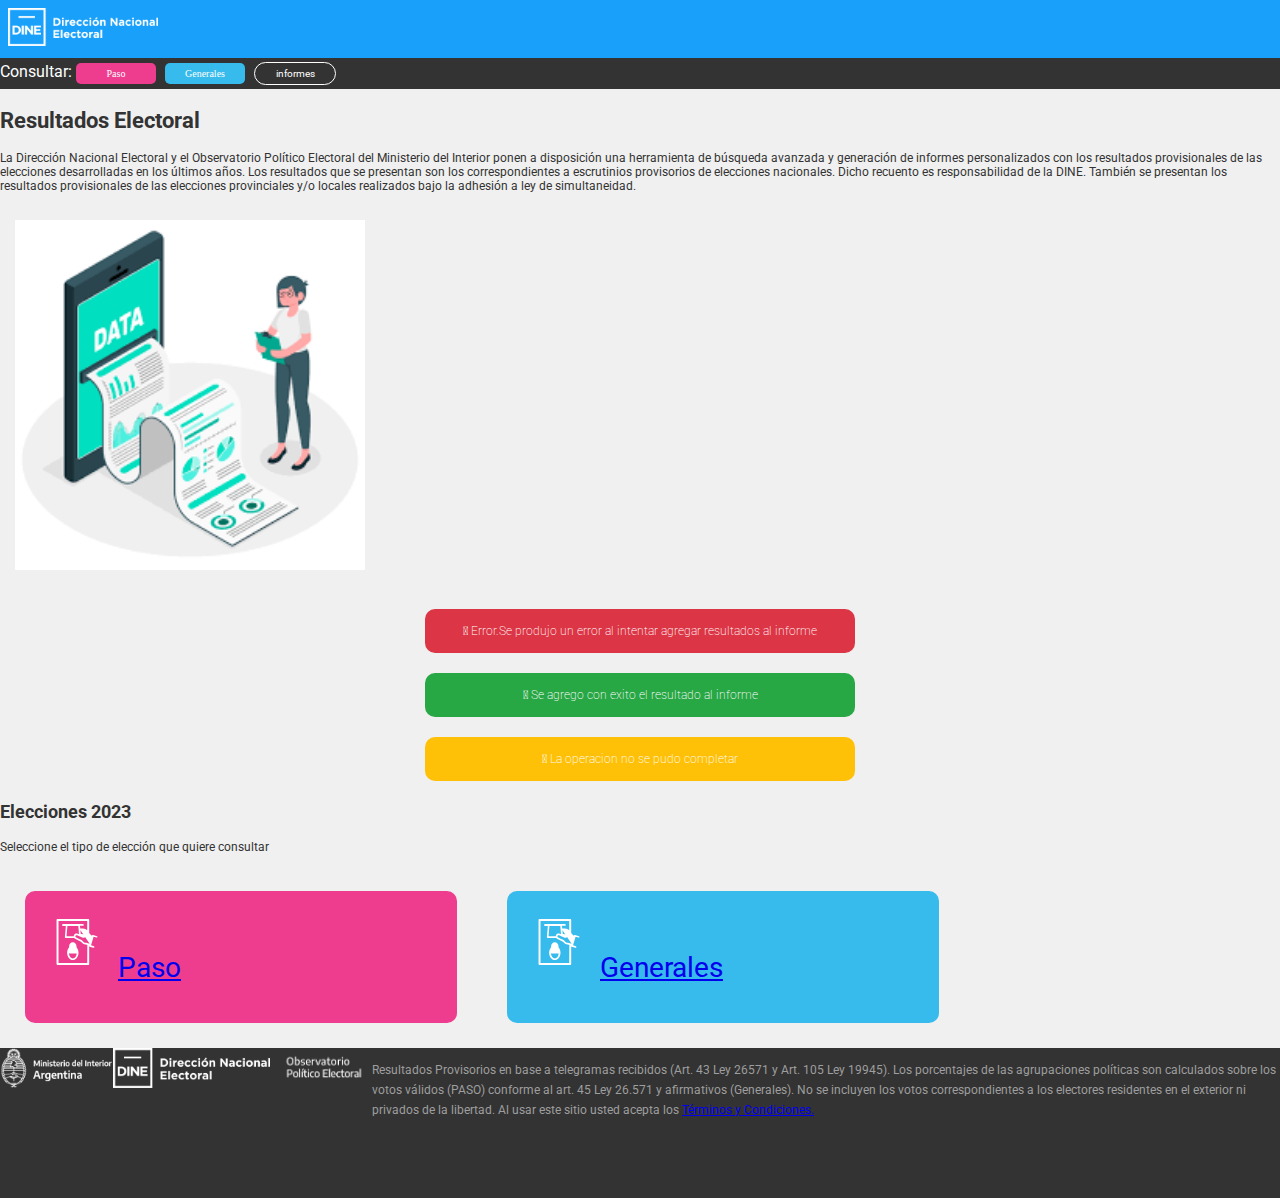
==== index.html @ 8da62193 "avance 3 css" ====
<!DOCTYPE html>
<html lang="es">

<head>
    <meta charset="UTF-8" />
    <meta name="viewport" content="width=device-width, initial-scale=1.0" />
    <title>Sistema de Publicación de Resultados Electorales</title>
    <link rel="shortcut icon" type="image/png" href="img/icons/favicon-16x16.png"> <!--imagen del head-->
    <link rel="stylesheet" href="https://cdnjs.cloudflare.com/ajax/libs/font-awesome/4.7.0/css/font-awesome.min.css">
    <!-- Estilos CSS -->
    <link rel="stylesheet" href="css/common.css" />
    <link rel="stylesheet" href="css/pages/index.css">
</head>

<body>
    <header>
        <!--Barra de logo portal-->
        <div class="header-page">
            <a href="index.html"><img src="img/Logo_DINE_negativo.png" alt="logo" class="logo" width="150px"></a>
        </div>

        <!--Barra de menú principal-->
        <div class="barra-menu">

            <a href="#" style="color: white ; text-decoration: none;">Consultar:</a>
            <a href="paso.html" class="boton-menu-paso">Paso</a>
            <a href="generales.html" class="boton-menu-generales">Generales</a>
            <a href="informes.html" class="boton-informes">informes</a>

            </ul>

        </div>
    </header>

    <!-- Contenido principal de la página -->
    <main>
        <section id="sec-titulo">

            <!--Seccion para agregar una palicula favorita por codigo-->
            <h2>Resultados Electoral</h2> <!--titulo de la seccion-->
            <p>La Dirección Nacional Electoral y el Observatorio Político Electoral del Ministerio
                <!--texto en formato de parrafo-->
                del Interior ponen a disposición una herramienta de búsqueda avanzada y generación
                de informes personalizados con los resultados provisionales de las elecciones
                desarrolladas en los últimos años.
                Los resultados que se presentan son los correspondientes a escrutinios provisorios de
                elecciones nacionales. Dicho recuento es responsabilidad de la DINE. También se
                presentan los resultados provisionales de las elecciones provinciales y/o locales
                realizados bajo la adhesión a ley de simultaneidad.
            </p>
            <div><img src="img/images.png" alt="imagenelectoral" class="imagen-central"></div> <!--imagen-->
        </section>
        <section id="sec-messages">
            <p class="error"><i class="fa-exclamation-triangle"></i> Error.Se produjo un error al intentar agregar
                resultados al informe</p> <!--mensaje de error-->
            <p class="exito"><i class="fa-thumbs-up"></i> Se agrego con exito el resultado al informe</p>
            <!--mensaje de exito-->
            <p class="incompleta"><i class="fa-exclamation"></i> La operacion no se pudo completar</p>

        </section>
        <section id="sec-contenido">
            <!--Seccion para contenido de la página-->

            <h3>Elecciones 2023</h3> <!--titulo subseccion-->
            <p>Seleccione el tipo de elección que quiere consultar</p>

            <div class="botones">
                <div class="boton-paso">
                    <svg version="1.1" id="Capa_1" xmlns="http://www.w3.org/2000/svg"
                        xmlns:xlink="http://www.w3.org/1999/xlink" x="0px" y="0px" width="841.889px" height="595.281px"
                        viewBox="0 0 841.889 595.281" enable-background="new 0 0 841.889 595.281" xml:space="preserve"
                        class="v-icon__component theme--light" style="font-size: 70px; height: 70px; width: 70px;">
                        <g>
                            <path fill="#FFFFFF"
                                d="M671.434,227.503l-43.614-14.145c-2.358-1.179-4.716-1.179-8.252,1.179 c-2.357,1.179-4.715,3.536-4.715,5.894l-1.179,3.536c-9.431-8.251-22.396-20.039-34.185-35.363V31.827 c0-7.072-5.894-11.788-11.788-11.788H198.746c-7.073,0-11.788,5.895-11.788,11.788v530.448c0,7.072,4.715,11.787,11.788,11.787 h368.955c7.073,0,11.788-4.715,11.788-11.787V348.917c1.179,2.357,3.536,3.536,4.715,4.716l44.794,14.145c1.179,0,2.357,0,3.536,0 c4.715,0,8.251-2.357,9.43-7.072s-1.179-10.609-5.894-12.967l0,0l-34.185-11.787l30.648-102.554l34.185,10.608l0,0 c4.715,1.179,10.608-1.179,12.966-7.072C679.685,234.576,676.149,228.682,671.434,227.503z M555.914,550.487H210.533V43.615 h345.381v113.162c-29.47-25.934-77.799-21.218-83.693-20.039l-3.536-34.185h35.363c5.894,0,10.609-4.715,10.609-10.609 c0-5.894-4.716-10.608-10.609-10.608H262.4c-4.715,2.357-9.43,7.072-9.43,12.966c0,5.895,4.715,10.609,10.608,10.609 h35.363 l-11.787,132.022c0,2.357,1.179,5.894,2.357,8.251c2.357,2.358,4.715,3.537,7.072,3.537h103.731 c5.895,9.43,15.324,12.966,16.503,14.145c0,0,29.47,15.324,51.866,24.755c12.967,5.894,15.324,9.43,20.039,14.145 c2.357,3.537,5.894,7.073,10.609,10.609c14.146,12.967,34.185,14.146,40.078,15.324l17.682,4.715L555.914,550.487z M456.897,203.927 l-8.251-3.536c-1.179-1.179-17.682-8.251-31.827-3.536c-8.251,2.357-14.145,8.251-18.86,17.682 c-2.357,4.715-3.536,8.251-3.536,12.967h-87.229l10.608-122.593h130.844L456.897,203.927z M585.383,319.448l-42.436-11.788 c-1.179,0-2.357,0-3.536,0c0,0-17.682,0-28.291-9.431c-3.536-3.536-5.894-7.072-8.251-9.43 c-5.894-7.073-11.788-12.967-27.112-20.039c-22.396-9.431-50.687-24.755-51.865-24.755c0,0-7.073-3.536-9.431-9.43 c-1.179-3.536-1.179-7.072,1.179-10.609c2.357-4.715,4.716-5.894,7.073-7.072c5.894-2.357,14.145,1.179,17.682,2.357 l62.475,25.933c4.715,1.18,15.324,4.716,22.396-2.357c4.715-4.715,3.536-11.787-2.357-21.218 c-10.609-16.503-29.469-20.039-37.721-20.039 c-1.179,0-2.357,0-2.357,0c-1.179,0-2.357,0-3.536,0l0,0l-4.716-36.542l-1.179-8.251c0,0,0,0,1.179,0c0,0,56.581- 8.252,76.621,24.754c15.323,25.933,38.899,50.688,56.58,62.475L585.383,319.448z">
                            </path>
                            <path fill="#FFFFFF"
                                d="M368.49,179.174c2.357,1.179,3.536,2.357,5.894,2.357l0,0l0,0c3.536,0,5.895- 1.179,8.252-3.536 l29.469-35.363c3.536-4.715,2.357-10.609-1.179-14.146c-2.357-1.179-4.715- 2.357-7.072-2.357 c-2.358,0-4.716,1.179-7.073,3.536 l-12.966,15.324l-9.431,11.788l-5.894-4.716l-4.715-3.536c-4.716-3.536-10.609- 2.357-14.146,2.357 c-3.536,4.716-2.357,10.609,2.357,14.146L368.49,179.174z">
                            </path>
                            <path fill="#FFFFFF"
                                d="M427.428,359.526c0-2.357,0-3.536,0-5.894c0,0,0,0,0-1.18l0,0l0,0c0-28.29-20.039-50.688-44.793-50.688 c-24.755,0-44.794,22.397-44.794,50.688l0,0l0,0c0,2.358,0,4.716,0,7.073c-14.145,16.503-23.575,40.078-23.575,67.189l0,0l0,0 c0,48.33,30.648,88.408,68.369,88.408c37.72,0,68.368-40.078,68.368-88.408l0,0l0,0 C451.003,399.604,441.573,376.029,427.428,359.526z M382.635,495.085c-23.576,0-43.615-25.933-47.151-57.76h94.302 C427.428,469.152,407.389,495.085,382.635,495.085z M406.21,344.202c-7.073- 3.536-15.324-5.894-23.575-5.894 c-8.252,0-16.503,2.357-23.576,5.894c3.537-12.967,12.967-21.218,23.576-21.218 C394.422,321.805,403.853,331.235,406.21,344.202z M382.635,358.347c23.575,0,43.614,24.754,47.15,57.76h- 94.302 C339.02,383.101,359.059,358.347,382.635,358.347z">
                            </path>
                        </g>
                    </svg>

                    <a href="paso.html">Paso</a> <!--boton paso-->
                </div>



                <div class="boton-generales">
                    <svg version="1.1" id="Capa_1" xmlns="http://www.w3.org/2000/svg"
                        xmlns:xlink="http://www.w3.org/1999/xlink" x="0px" y="0px" width="841.889px" height="595.281px"
                        viewBox="0 0 841.889 595.281" enable-background="new 0 0 841.889 595.281" xml:space="preserve"
                        class="v-icon__component theme--light" style="font-size: 70px; height: 70px; width: 70px;">
                        <g>
                            <path fill="#FFFFFF"
                                d="M671.434,227.503l-43.614-14.145c-2.358-1.179-4.716-1.179-8.252,1.179 c-2.357,1.179-4.715,3.536-4.715,5.894l-1.179,3.536c-9.431-8.251-22.396-20.039-34.185-35.363V31.827 c0-7.072-5.894-11.788-11.788-11.788H198.746c-7.073,0-11.788,5.895-11.788,11.788v530.448c0,7.072,4.715,11.787,11.788,11.787 h368.955c7.073,0,11.788-4.715,11.788-11.787V348.917c1.179,2.357,3.536,3.536,4.715,4.716l44.794,14.145c1.179,0,2.357,0,3.536,0 c4.715,0,8.251-2.357,9.43-7.072s-1.179-10.609-5.894-12.967l0,0l-34.185-11.787l30.648-102.554l34.185,10.608l0,0 c4.715,1.179,10.608-1.179,12.966-7.072C679.685,234.576,676.149,228.682,671.434,227.503z M555.914,550.487H210.533V43.615 h345.381v113.162c-29.47-25.934-77.799-21.218-83.693-20.039l-3.536-34.185h35.363c5.894,0,10.609-4.715,10.609-10.609 c0-5.894-4.716-10.608-10.609-10.608H262.4c-4.715,2.357-9.43,7.072-9.43,12.966c0,5.895,4.715,10.609,10.608,10.609 h35.363 l-11.787,132.022c0,2.357,1.179,5.894,2.357,8.251c2.357,2.358,4.715,3.537,7.072,3.537h103.731 c5.895,9.43,15.324,12.966,16.503,14.145c0,0,29.47,15.324,51.866,24.755c12.967,5.894,15.324,9.43,20.039,14.145 c2.357,3.537,5.894,7.073,10.609,10.609c14.146,12.967,34.185,14.146,40.078,15.324l17.682,4.715L555.914,550.487z M456.897,203.927 l-8.251-3.536c-1.179-1.179-17.682-8.251-31.827-3.536c-8.251,2.357-14.145,8.251-18.86,17.682 c-2.357,4.715-3.536,8.251-3.536,12.967h-87.229l10.608-122.593h130.844L456.897,203.927z M585.383,319.448l-42.436-11.788 c-1.179,0-2.357,0-3.536,0c0,0-17.682,0-28.291-9.431c-3.536-3.536-5.894-7.072-8.251-9.43 c-5.894-7.073-11.788-12.967-27.112-20.039c-22.396-9.431-50.687-24.755-51.865-24.755c0,0-7.073-3.536-9.431-9.43 c-1.179-3.536-1.179-7.072,1.179-10.609c2.357-4.715,4.716-5.894,7.073-7.072c5.894-2.357,14.145,1.179,17.682,2.357 l62.475,25.933c4.715,1.18,15.324,4.716,22.396-2.357c4.715-4.715,3.536-11.787-2.357-21.218 c-10.609-16.503-29.469-20.039-37.721-20.039 c-1.179,0-2.357,0-2.357,0c-1.179,0-2.357,0-3.536,0l0,0l-4.716-36.542l-1.179-8.251c0,0,0,0,1.179,0c0,0,56.581- 8.252,76.621,24.754c15.323,25.933,38.899,50.688,56.58,62.475L585.383,319.448z">
                            </path>
                            <path fill="#FFFFFF"
                                d="M368.49,179.174c2.357,1.179,3.536,2.357,5.894,2.357l0,0l0,0c3.536,0,5.895- 1.179,8.252-3.536 l29.469-35.363c3.536-4.715,2.357-10.609-1.179-14.146c-2.357-1.179-4.715- 2.357-7.072-2.357 c-2.358,0-4.716,1.179-7.073,3.536 l-12.966,15.324l-9.431,11.788l-5.894-4.716l-4.715-3.536c-4.716-3.536-10.609- 2.357-14.146,2.357 c-3.536,4.716-2.357,10.609,2.357,14.146L368.49,179.174z">
                            </path>
                            <path fill="#FFFFFF"
                                d="M427.428,359.526c0-2.357,0-3.536,0-5.894c0,0,0,0,0-1.18l0,0l0,0c0-28.29-20.039-50.688-44.793-50.688 c-24.755,0-44.794,22.397-44.794,50.688l0,0l0,0c0,2.358,0,4.716,0,7.073c-14.145,16.503-23.575,40.078-23.575,67.189l0,0l0,0 c0,48.33,30.648,88.408,68.369,88.408c37.72,0,68.368-40.078,68.368-88.408l0,0l0,0 C451.003,399.604,441.573,376.029,427.428,359.526z M382.635,495.085c-23.576,0-43.615-25.933-47.151-57.76h94.302 C427.428,469.152,407.389,495.085,382.635,495.085z M406.21,344.202c-7.073- 3.536-15.324-5.894-23.575-5.894 c-8.252,0-16.503,2.357-23.576,5.894c3.537-12.967,12.967-21.218,23.576-21.218 C394.422,321.805,403.853,331.235,406.21,344.202z M382.635,358.347c23.575,0,43.614,24.754,47.15,57.76h- 94.302 C339.02,383.101,359.059,358.347,382.635,358.347z">
                            </path>
                        </g>
                    </svg>


                    <a href="generales.html">Generales</a> <!--boton generales-->

                </div>
            </div>



        </section>
    </main>
    <!--Pie de página-->
    <footer>
        <div id="logos">
            <img src="img/icons/Ministerio-del-Interior_pluma.1ab9a7a7.png" alt="ministerio del interior"
                class="pie-imagen">
            <img src="img/Logo_DINE_negativo.png" alt="logo dine" class="pie-imagen">
            <img src="img/icons/logos_001-10.4430c8d5.png" alt="observatorio politico Electoral" class="pie-imagen">
            <p class="footer-p">Resultados Provisorios en base a telegramas recibidos (Art. 43 Ley 26571 y Art. 105 Ley
                19945). Los
                porcentajes de las agrupaciones políticas son calculados sobre los votos válidos (PASO) conforme al art.
                45 Ley 26.571 y afirmativos (Generales). No se incluyen los votos correspondientes a los electores
                residentes en el exterior ni privados de la libertad. Al usar este sitio usted acepta los
                <a href="paginaenblanco.html">Términos y Condiciones.</a>
            </p>
        </div>
    </footer>
</body>



</html>
---- css/common.css ----
@import url('https://fonts.googleapis.com/css?family=Roboto:100,300,400,500,700,900');

* {
  font-family: 'Roboto', sans-serif;
}

*:root {

  --magenta: #ee3d8f;
  --celeste: #37bbed;
  --morado: #9283be;
  --gris-claro: #9e9e9e;
  --titulos: #333;
  --textos: #333;
  --fondo-pantalla: rgb(235, 245, 251);
  --fondo-Cabecera: #18a0fb;
  --fondo-Footer: #333;
  --fondo-Menu: #333;
  --texto-footer: #9e9e9e;
  --titulo-Grilla: #727272;
  --borde-inferior-Grilla: #727272;
  --borde-Grilla: #c5c5c5;
  --grafica-amarillo: rgb(252, 210, 0);
  --grafica-amarillo-claro: rgba(252, 210, 0, 0.3);
  --grafica-celeste: rgb(0, 169, 232);
  --grafica-celeste-claro: rgba(0, 169, 232, 0.3);
  --grafica-bordo: rgb(171, 40, 40);
  --grafica-bordo-claro: rgba(171, 40, 40, 0.3);
  --grafica-lila: rgb(112, 76, 159);
  --grafica-lila-claro: rgba(112, 76, 159, 0.5);
  --grafica-lila2: rgb(77, 46, 110);
  --grafica-lila2-claro: rgba(77, 46, 110, 0.5);
  --grafica-gris: rgb(128, 128, 128);
  --grafica-gris-claro: rgb(128, 128, 128, 0.5);
  --grafica-verde: rgb(102, 171, 60);
  --grafica-verde-claro: rgba(102, 171, 60, 0.5);
  --mensaje-usuario-amarillo: #ffc107;
  --mensaje-usuario-verde: #28a745;
  --mensaje-usuario-rojo: #dc3545;
}

html,
body {
  margin: 0;
  padding: 0;
  background-color: rgb(240, 240, 240);
}

p {
  font-size: 12px;
  color: var(--textos);
  font-family: 'Roboto' ;
}

h1 {
  font-size: 26px;
  color: var(--titulos);
  font-family: 'Roboto' ;
  padding-bottom: 20px;
}

h2 {
  font-size: 22px;
  color: var(--titulos);
  font-family: 'Roboto' ;
}

h3 {
  font-size: 18px;
  color: var(--titulos);
  font-family: 'Roboto' ;
}
.header-page{
  padding: 0.5rem;
  background-color: var(--fondo-Cabecera);
  color: white;
  margin: 0px auto auto auto;
}
.header-page a{
  width: 90%;
  
}
.barra-menu{
  margin-left: 0 ; /*con los dos margenes 13px y el padding de 20px queda mal */
  margin-right: 0;
  background-color: var(--fondo-Menu);
  width: 100%;
 
}
footer{
  background-color: var(--fondo-Footer);
  height: 150px;
                                     /*footer*/
                    
}
.footer-p{
  color: var(--texto-footer); 
  line-height:20px;
  margin-bottom: 0%;

}
.footer> p > a{
  text-decoration: none;
  color: var(--texto-footer);
}
.pie-imagen{
  height: 40px;
}      

#logos{
  display: flex;

}
                                                            /*HASTA ACA COMUN PARA TODO*/
/*

*/

.error{
  background-color: var(--mensaje-usuario-rojo);
  width: 400px;
  margin: 20px auto;
  padding: 15px;
  border-radius: 10px;
  color: #FFffFF;
  font-size: 12px;
  font-weight: 200;
  text-align: center;

}

.exito{
  background-color: var(--mensaje-usuario-verde);
  width: 400px;
  margin: 20px auto;
  padding: 15px;
  border-radius: 10px;
  color: #FFffFF;
  font-size: 12px;
  font-weight: 200;
  text-align: center;

}

.incompleta{
  background-color: var(--mensaje-usuario-amarillo);
  width: 400px;
  margin: 20px auto;
  padding: 15px;
  border-radius: 10px;
  color: #FFffFF;
  font-size: 12px;
  font-weight: 200;
  text-align: center;

}
---- css/pages/index.css ----
.boton-menu-generales{
  background-color: var(--celeste);
  border-radius:5px ;
  padding: 5px;
  color: #fff;
  font-size: 10px;
  font-family: Uppercase ;
  text-align: center;
  display: inline-block;
  width: 70px;
  text-decoration: none;
  margin: 5px;

}
  .boton-menu-paso:hover{
    background-color: var(--gris-claro);                      
  }
  .boton-menu-paso{
    background-color: var(--magenta);
    border-radius:5px ;
    padding: 5px;
    color: #fff;
    font-size: 10px;
    font-family: Uppercase ;
    text-align: center;
    display: inline-block;
    width: 70px;
    text-decoration: none;
  
  }
  
  .boton-menu-generales:hover{
    background-color: var(--gris-claro);
  }
  
  
  .boton-informes{
    border-radius: 15px;
    border: 1px solid white ;
    color: #FFF;
    font-size: 10px ;
    text-align: center;
    display: inline-block; /*sin esto no me deja ponerle tamaño*/
    width: 70px;
    text-decoration: none;
    padding: 5px;
  

  }
  .boton-informes:hover{
    background-color: var(--gris-claro);
  }

  .imagen-central{
    margin: 15px;
    width: 350px;
  }

  .boton-paso{                                                               /*BOTONES GRANDES*/
    background-color: var(--magenta);
    border-radius: 10px;
    margin: 25px;
    height: 100px;
    width: 400px;
    padding: 1rem;
    color: #FFF;
    font-size: 28px;
  }
  .boton-generales{
    background-color: var(--celeste);
    border-radius: 10px;
    margin: 25px;
    height: 100px;
    width: 400px;
    padding: 1rem;
    color: #FFF;
    font-size: 28px;
  }
  .botones{
    display: flex;
  }
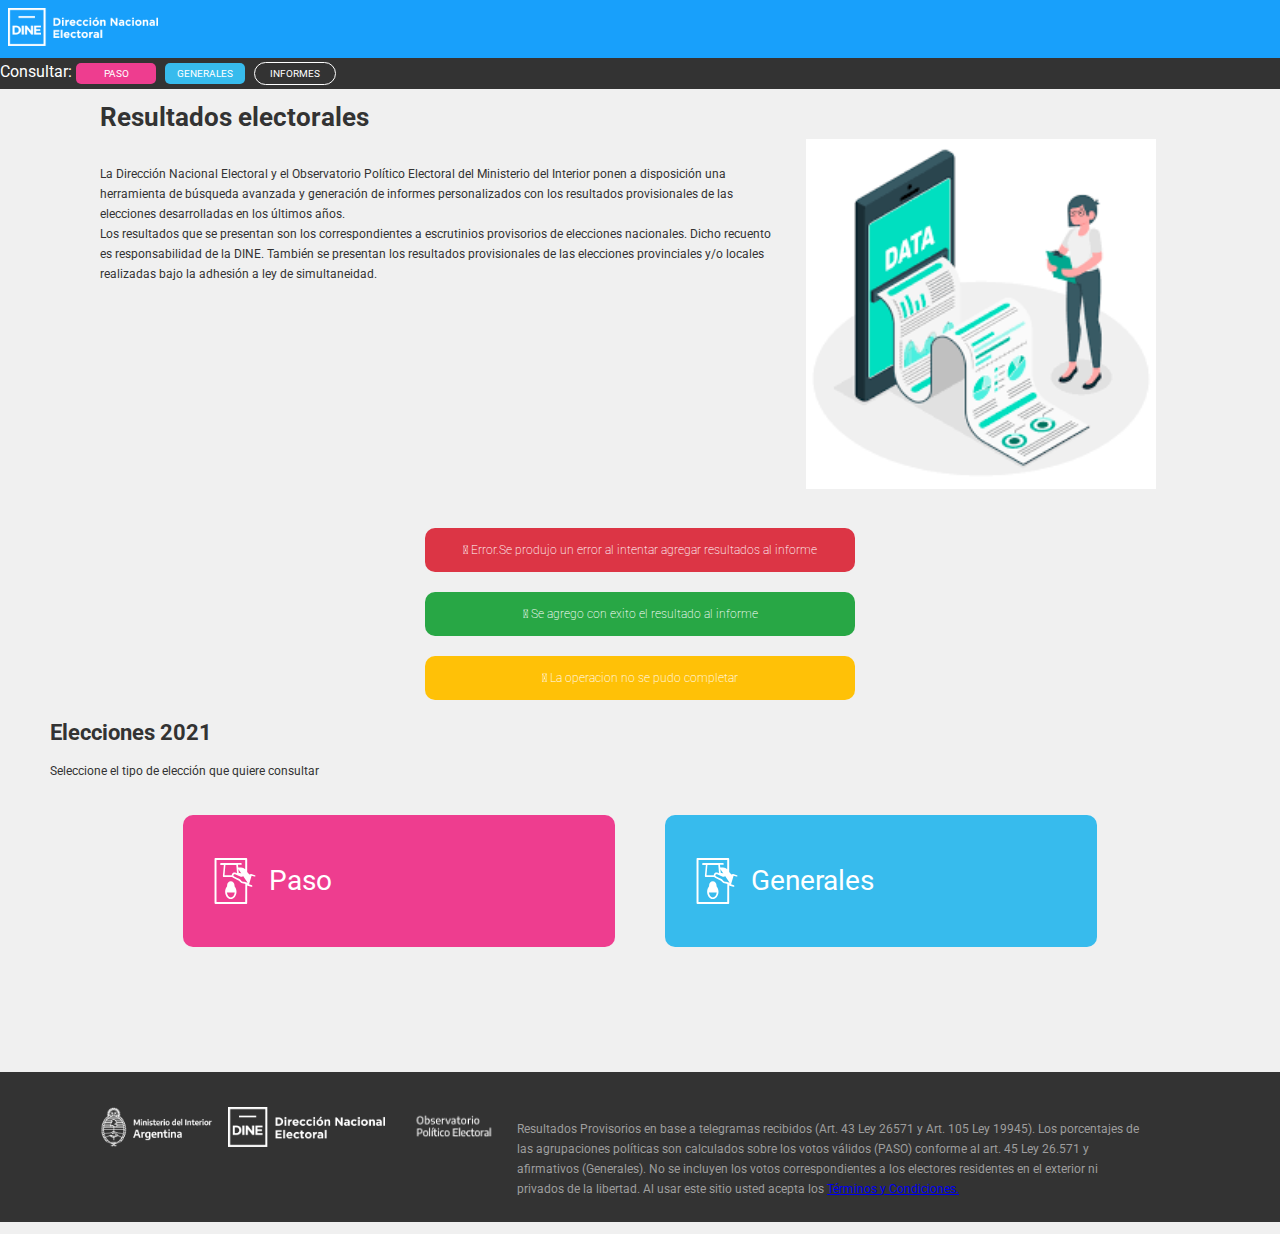
==== commit 06cf4e7b: "avance 4" ====
--- a/index.html
+++ b/index.html
@@ -22,7 +22,7 @@
         <!--Barra de menú principal-->
         <div class="barra-menu">
 
-            <a href="#" style="color: white ; text-decoration: none;">Consultar:</a>
+            Consultar:
             <a href="paso.html" class="boton-menu-paso">Paso</a>
             <a href="generales.html" class="boton-menu-generales">Generales</a>
             <a href="informes.html" class="boton-informes">informes</a>
@@ -35,21 +35,26 @@
     <!-- Contenido principal de la página -->
     <main>
         <section id="sec-titulo">
+            <div class="texto">
+                <h1>Resultados electorales</h1>
+                <p>La Dirección Nacional Electoral y el Observatorio Político Electoral del Ministerio del
+                    Interior ponen a disposición una <br> herramienta de búsqueda avanzada y generación de informes
+                    personalizados con los resultados provisionales de las <br> elecciones desarrolladas en los
+                    últimos años.
+                    <br>Los resultados que se presentan son los correspondientes a escrutinios provisorios de
+                    elecciones nacionales. Dicho recuento <br> es responsabilidad de la DINE. También se presentan
+                    los resultados provisionales de las elecciones provinciales y/o locales <br> realizadas bajo la
+                    adhesión a ley de simultaneidad.
+                </p>
 
-            <!--Seccion para agregar una palicula favorita por codigo-->
-            <h2>Resultados Electoral</h2> <!--titulo de la seccion-->
-            <p>La Dirección Nacional Electoral y el Observatorio Político Electoral del Ministerio
-                <!--texto en formato de parrafo-->
-                del Interior ponen a disposición una herramienta de búsqueda avanzada y generación
-                de informes personalizados con los resultados provisionales de las elecciones
-                desarrolladas en los últimos años.
-                Los resultados que se presentan son los correspondientes a escrutinios provisorios de
-                elecciones nacionales. Dicho recuento es responsabilidad de la DINE. También se
-                presentan los resultados provisionales de las elecciones provinciales y/o locales
-                realizados bajo la adhesión a ley de simultaneidad.
-            </p>
-            <div><img src="img/images.png" alt="imagenelectoral" class="imagen-central"></div> <!--imagen-->
+            </div>
+
+            <div>
+                <img src="img/images.png" alt="imagenelectoral" class="imagen-central">
+            </div> <!--imagen-->
         </section>
+
+
         <section id="sec-messages">
             <p class="error"><i class="fa-exclamation-triangle"></i> Error.Se produjo un error al intentar agregar
                 resultados al informe</p> <!--mensaje de error-->
@@ -58,59 +63,61 @@
             <p class="incompleta"><i class="fa-exclamation"></i> La operacion no se pudo completar</p>
 
         </section>
+        <section class="contenido-inferior">
+            <h2>Elecciones 2021</h3>
+            <p>Seleccione el tipo de elección que quiere consultar</p>
+        </section>
         <section id="sec-contenido">
             <!--Seccion para contenido de la página-->
 
-            <h3>Elecciones 2023</h3> <!--titulo subseccion-->
-            <p>Seleccione el tipo de elección que quiere consultar</p>
+            
 
-            <div class="botones">
-                <div class="boton-paso">
-                    <svg version="1.1" id="Capa_1" xmlns="http://www.w3.org/2000/svg"
-                        xmlns:xlink="http://www.w3.org/1999/xlink" x="0px" y="0px" width="841.889px" height="595.281px"
-                        viewBox="0 0 841.889 595.281" enable-background="new 0 0 841.889 595.281" xml:space="preserve"
-                        class="v-icon__component theme--light" style="font-size: 70px; height: 70px; width: 70px;">
-                        <g>
-                            <path fill="#FFFFFF"
-                                d="M671.434,227.503l-43.614-14.145c-2.358-1.179-4.716-1.179-8.252,1.179 c-2.357,1.179-4.715,3.536-4.715,5.894l-1.179,3.536c-9.431-8.251-22.396-20.039-34.185-35.363V31.827 c0-7.072-5.894-11.788-11.788-11.788H198.746c-7.073,0-11.788,5.895-11.788,11.788v530.448c0,7.072,4.715,11.787,11.788,11.787 h368.955c7.073,0,11.788-4.715,11.788-11.787V348.917c1.179,2.357,3.536,3.536,4.715,4.716l44.794,14.145c1.179,0,2.357,0,3.536,0 c4.715,0,8.251-2.357,9.43-7.072s-1.179-10.609-5.894-12.967l0,0l-34.185-11.787l30.648-102.554l34.185,10.608l0,0 c4.715,1.179,10.608-1.179,12.966-7.072C679.685,234.576,676.149,228.682,671.434,227.503z M555.914,550.487H210.533V43.615 h345.381v113.162c-29.47-25.934-77.799-21.218-83.693-20.039l-3.536-34.185h35.363c5.894,0,10.609-4.715,10.609-10.609 c0-5.894-4.716-10.608-10.609-10.608H262.4c-4.715,2.357-9.43,7.072-9.43,12.966c0,5.895,4.715,10.609,10.608,10.609 h35.363 l-11.787,132.022c0,2.357,1.179,5.894,2.357,8.251c2.357,2.358,4.715,3.537,7.072,3.537h103.731 c5.895,9.43,15.324,12.966,16.503,14.145c0,0,29.47,15.324,51.866,24.755c12.967,5.894,15.324,9.43,20.039,14.145 c2.357,3.537,5.894,7.073,10.609,10.609c14.146,12.967,34.185,14.146,40.078,15.324l17.682,4.715L555.914,550.487z M456.897,203.927 l-8.251-3.536c-1.179-1.179-17.682-8.251-31.827-3.536c-8.251,2.357-14.145,8.251-18.86,17.682 c-2.357,4.715-3.536,8.251-3.536,12.967h-87.229l10.608-122.593h130.844L456.897,203.927z M585.383,319.448l-42.436-11.788 c-1.179,0-2.357,0-3.536,0c0,0-17.682,0-28.291-9.431c-3.536-3.536-5.894-7.072-8.251-9.43 c-5.894-7.073-11.788-12.967-27.112-20.039c-22.396-9.431-50.687-24.755-51.865-24.755c0,0-7.073-3.536-9.431-9.43 c-1.179-3.536-1.179-7.072,1.179-10.609c2.357-4.715,4.716-5.894,7.073-7.072c5.894-2.357,14.145,1.179,17.682,2.357 l62.475,25.933c4.715,1.18,15.324,4.716,22.396-2.357c4.715-4.715,3.536-11.787-2.357-21.218 c-10.609-16.503-29.469-20.039-37.721-20.039 c-1.179,0-2.357,0-2.357,0c-1.179,0-2.357,0-3.536,0l0,0l-4.716-36.542l-1.179-8.251c0,0,0,0,1.179,0c0,0,56.581- 8.252,76.621,24.754c15.323,25.933,38.899,50.688,56.58,62.475L585.383,319.448z">
-                            </path>
-                            <path fill="#FFFFFF"
-                                d="M368.49,179.174c2.357,1.179,3.536,2.357,5.894,2.357l0,0l0,0c3.536,0,5.895- 1.179,8.252-3.536 l29.469-35.363c3.536-4.715,2.357-10.609-1.179-14.146c-2.357-1.179-4.715- 2.357-7.072-2.357 c-2.358,0-4.716,1.179-7.073,3.536 l-12.966,15.324l-9.431,11.788l-5.894-4.716l-4.715-3.536c-4.716-3.536-10.609- 2.357-14.146,2.357 c-3.536,4.716-2.357,10.609,2.357,14.146L368.49,179.174z">
-                            </path>
-                            <path fill="#FFFFFF"
-                                d="M427.428,359.526c0-2.357,0-3.536,0-5.894c0,0,0,0,0-1.18l0,0l0,0c0-28.29-20.039-50.688-44.793-50.688 c-24.755,0-44.794,22.397-44.794,50.688l0,0l0,0c0,2.358,0,4.716,0,7.073c-14.145,16.503-23.575,40.078-23.575,67.189l0,0l0,0 c0,48.33,30.648,88.408,68.369,88.408c37.72,0,68.368-40.078,68.368-88.408l0,0l0,0 C451.003,399.604,441.573,376.029,427.428,359.526z M382.635,495.085c-23.576,0-43.615-25.933-47.151-57.76h94.302 C427.428,469.152,407.389,495.085,382.635,495.085z M406.21,344.202c-7.073- 3.536-15.324-5.894-23.575-5.894 c-8.252,0-16.503,2.357-23.576,5.894c3.537-12.967,12.967-21.218,23.576-21.218 C394.422,321.805,403.853,331.235,406.21,344.202z M382.635,358.347c23.575,0,43.614,24.754,47.15,57.76h- 94.302 C339.02,383.101,359.059,358.347,382.635,358.347z">
-                            </path>
-                        </g>
-                    </svg>
+                <div class="botones">
 
-                    <a href="paso.html">Paso</a> <!--boton paso-->
-                </div>
+                    <a class="boton-paso" href="paso.html">
+                        <svg version="1.1" id="Capa_1" xmlns="http://www.w3.org/2000/svg"
+                            xmlns:xlink="http://www.w3.org/1999/xlink" x="0px" y="0px" width="841.889px"
+                            height="595.281px" viewBox="0 0 841.889 595.281" enable-background="new 0 0 841.889 595.281"
+                            xml:space="preserve" class="v-icon__component theme--light"
+                            style="font-size: 70px; height: 70px; width: 70px;">
+                            <g>
+                                <path fill="#FFFFFF"
+                                    d="M671.434,227.503l-43.614-14.145c-2.358-1.179-4.716-1.179-8.252,1.179 c-2.357,1.179-4.715,3.536-4.715,5.894l-1.179,3.536c-9.431-8.251-22.396-20.039-34.185-35.363V31.827 c0-7.072-5.894-11.788-11.788-11.788H198.746c-7.073,0-11.788,5.895-11.788,11.788v530.448c0,7.072,4.715,11.787,11.788,11.787 h368.955c7.073,0,11.788-4.715,11.788-11.787V348.917c1.179,2.357,3.536,3.536,4.715,4.716l44.794,14.145c1.179,0,2.357,0,3.536,0 c4.715,0,8.251-2.357,9.43-7.072s-1.179-10.609-5.894-12.967l0,0l-34.185-11.787l30.648-102.554l34.185,10.608l0,0 c4.715,1.179,10.608-1.179,12.966-7.072C679.685,234.576,676.149,228.682,671.434,227.503z M555.914,550.487H210.533V43.615 h345.381v113.162c-29.47-25.934-77.799-21.218-83.693-20.039l-3.536-34.185h35.363c5.894,0,10.609-4.715,10.609-10.609 c0-5.894-4.716-10.608-10.609-10.608H262.4c-4.715,2.357-9.43,7.072-9.43,12.966c0,5.895,4.715,10.609,10.608,10.609 h35.363 l-11.787,132.022c0,2.357,1.179,5.894,2.357,8.251c2.357,2.358,4.715,3.537,7.072,3.537h103.731 c5.895,9.43,15.324,12.966,16.503,14.145c0,0,29.47,15.324,51.866,24.755c12.967,5.894,15.324,9.43,20.039,14.145 c2.357,3.537,5.894,7.073,10.609,10.609c14.146,12.967,34.185,14.146,40.078,15.324l17.682,4.715L555.914,550.487z M456.897,203.927 l-8.251-3.536c-1.179-1.179-17.682-8.251-31.827-3.536c-8.251,2.357-14.145,8.251-18.86,17.682 c-2.357,4.715-3.536,8.251-3.536,12.967h-87.229l10.608-122.593h130.844L456.897,203.927z M585.383,319.448l-42.436-11.788 c-1.179,0-2.357,0-3.536,0c0,0-17.682,0-28.291-9.431c-3.536-3.536-5.894-7.072-8.251-9.43 c-5.894-7.073-11.788-12.967-27.112-20.039c-22.396-9.431-50.687-24.755-51.865-24.755c0,0-7.073-3.536-9.431-9.43 c-1.179-3.536-1.179-7.072,1.179-10.609c2.357-4.715,4.716-5.894,7.073-7.072c5.894-2.357,14.145,1.179,17.682,2.357 l62.475,25.933c4.715,1.18,15.324,4.716,22.396-2.357c4.715-4.715,3.536-11.787-2.357-21.218 c-10.609-16.503-29.469-20.039-37.721-20.039 c-1.179,0-2.357,0-2.357,0c-1.179,0-2.357,0-3.536,0l0,0l-4.716-36.542l-1.179-8.251c0,0,0,0,1.179,0c0,0,56.581- 8.252,76.621,24.754c15.323,25.933,38.899,50.688,56.58,62.475L585.383,319.448z">
+                                </path>
+                                <path fill="#FFFFFF"
+                                    d="M368.49,179.174c2.357,1.179,3.536,2.357,5.894,2.357l0,0l0,0c3.536,0,5.895- 1.179,8.252-3.536 l29.469-35.363c3.536-4.715,2.357-10.609-1.179-14.146c-2.357-1.179-4.715- 2.357-7.072-2.357 c-2.358,0-4.716,1.179-7.073,3.536 l-12.966,15.324l-9.431,11.788l-5.894-4.716l-4.715-3.536c-4.716-3.536-10.609- 2.357-14.146,2.357 c-3.536,4.716-2.357,10.609,2.357,14.146L368.49,179.174z">
+                                </path>
+                                <path fill="#FFFFFF"
+                                    d="M427.428,359.526c0-2.357,0-3.536,0-5.894c0,0,0,0,0-1.18l0,0l0,0c0-28.29-20.039-50.688-44.793-50.688 c-24.755,0-44.794,22.397-44.794,50.688l0,0l0,0c0,2.358,0,4.716,0,7.073c-14.145,16.503-23.575,40.078-23.575,67.189l0,0l0,0 c0,48.33,30.648,88.408,68.369,88.408c37.72,0,68.368-40.078,68.368-88.408l0,0l0,0 C451.003,399.604,441.573,376.029,427.428,359.526z M382.635,495.085c-23.576,0-43.615-25.933-47.151-57.76h94.302 C427.428,469.152,407.389,495.085,382.635,495.085z M406.21,344.202c-7.073- 3.536-15.324-5.894-23.575-5.894 c-8.252,0-16.503,2.357-23.576,5.894c3.537-12.967,12.967-21.218,23.576-21.218 C394.422,321.805,403.853,331.235,406.21,344.202z M382.635,358.347c23.575,0,43.614,24.754,47.15,57.76h- 94.302 C339.02,383.101,359.059,358.347,382.635,358.347z">
+                                </path>
+                            </g>
+                        </svg>
+                        Paso
+                    </a> <!--boton paso-->
 
 
-
-                <div class="boton-generales">
-                    <svg version="1.1" id="Capa_1" xmlns="http://www.w3.org/2000/svg"
-                        xmlns:xlink="http://www.w3.org/1999/xlink" x="0px" y="0px" width="841.889px" height="595.281px"
-                        viewBox="0 0 841.889 595.281" enable-background="new 0 0 841.889 595.281" xml:space="preserve"
-                        class="v-icon__component theme--light" style="font-size: 70px; height: 70px; width: 70px;">
-                        <g>
-                            <path fill="#FFFFFF"
-                                d="M671.434,227.503l-43.614-14.145c-2.358-1.179-4.716-1.179-8.252,1.179 c-2.357,1.179-4.715,3.536-4.715,5.894l-1.179,3.536c-9.431-8.251-22.396-20.039-34.185-35.363V31.827 c0-7.072-5.894-11.788-11.788-11.788H198.746c-7.073,0-11.788,5.895-11.788,11.788v530.448c0,7.072,4.715,11.787,11.788,11.787 h368.955c7.073,0,11.788-4.715,11.788-11.787V348.917c1.179,2.357,3.536,3.536,4.715,4.716l44.794,14.145c1.179,0,2.357,0,3.536,0 c4.715,0,8.251-2.357,9.43-7.072s-1.179-10.609-5.894-12.967l0,0l-34.185-11.787l30.648-102.554l34.185,10.608l0,0 c4.715,1.179,10.608-1.179,12.966-7.072C679.685,234.576,676.149,228.682,671.434,227.503z M555.914,550.487H210.533V43.615 h345.381v113.162c-29.47-25.934-77.799-21.218-83.693-20.039l-3.536-34.185h35.363c5.894,0,10.609-4.715,10.609-10.609 c0-5.894-4.716-10.608-10.609-10.608H262.4c-4.715,2.357-9.43,7.072-9.43,12.966c0,5.895,4.715,10.609,10.608,10.609 h35.363 l-11.787,132.022c0,2.357,1.179,5.894,2.357,8.251c2.357,2.358,4.715,3.537,7.072,3.537h103.731 c5.895,9.43,15.324,12.966,16.503,14.145c0,0,29.47,15.324,51.866,24.755c12.967,5.894,15.324,9.43,20.039,14.145 c2.357,3.537,5.894,7.073,10.609,10.609c14.146,12.967,34.185,14.146,40.078,15.324l17.682,4.715L555.914,550.487z M456.897,203.927 l-8.251-3.536c-1.179-1.179-17.682-8.251-31.827-3.536c-8.251,2.357-14.145,8.251-18.86,17.682 c-2.357,4.715-3.536,8.251-3.536,12.967h-87.229l10.608-122.593h130.844L456.897,203.927z M585.383,319.448l-42.436-11.788 c-1.179,0-2.357,0-3.536,0c0,0-17.682,0-28.291-9.431c-3.536-3.536-5.894-7.072-8.251-9.43 c-5.894-7.073-11.788-12.967-27.112-20.039c-22.396-9.431-50.687-24.755-51.865-24.755c0,0-7.073-3.536-9.431-9.43 c-1.179-3.536-1.179-7.072,1.179-10.609c2.357-4.715,4.716-5.894,7.073-7.072c5.894-2.357,14.145,1.179,17.682,2.357 l62.475,25.933c4.715,1.18,15.324,4.716,22.396-2.357c4.715-4.715,3.536-11.787-2.357-21.218 c-10.609-16.503-29.469-20.039-37.721-20.039 c-1.179,0-2.357,0-2.357,0c-1.179,0-2.357,0-3.536,0l0,0l-4.716-36.542l-1.179-8.251c0,0,0,0,1.179,0c0,0,56.581- 8.252,76.621,24.754c15.323,25.933,38.899,50.688,56.58,62.475L585.383,319.448z">
-                            </path>
-                            <path fill="#FFFFFF"
-                                d="M368.49,179.174c2.357,1.179,3.536,2.357,5.894,2.357l0,0l0,0c3.536,0,5.895- 1.179,8.252-3.536 l29.469-35.363c3.536-4.715,2.357-10.609-1.179-14.146c-2.357-1.179-4.715- 2.357-7.072-2.357 c-2.358,0-4.716,1.179-7.073,3.536 l-12.966,15.324l-9.431,11.788l-5.894-4.716l-4.715-3.536c-4.716-3.536-10.609- 2.357-14.146,2.357 c-3.536,4.716-2.357,10.609,2.357,14.146L368.49,179.174z">
-                            </path>
-                            <path fill="#FFFFFF"
-                                d="M427.428,359.526c0-2.357,0-3.536,0-5.894c0,0,0,0,0-1.18l0,0l0,0c0-28.29-20.039-50.688-44.793-50.688 c-24.755,0-44.794,22.397-44.794,50.688l0,0l0,0c0,2.358,0,4.716,0,7.073c-14.145,16.503-23.575,40.078-23.575,67.189l0,0l0,0 c0,48.33,30.648,88.408,68.369,88.408c37.72,0,68.368-40.078,68.368-88.408l0,0l0,0 C451.003,399.604,441.573,376.029,427.428,359.526z M382.635,495.085c-23.576,0-43.615-25.933-47.151-57.76h94.302 C427.428,469.152,407.389,495.085,382.635,495.085z M406.21,344.202c-7.073- 3.536-15.324-5.894-23.575-5.894 c-8.252,0-16.503,2.357-23.576,5.894c3.537-12.967,12.967-21.218,23.576-21.218 C394.422,321.805,403.853,331.235,406.21,344.202z M382.635,358.347c23.575,0,43.614,24.754,47.15,57.76h- 94.302 C339.02,383.101,359.059,358.347,382.635,358.347z">
-                            </path>
-                        </g>
-                    </svg>
+                    <a class="boton-generales" href="generales.html">
+                        <svg version="1.1" id="Capa_1" xmlns="http://www.w3.org/2000/svg"
+                            xmlns:xlink="http://www.w3.org/1999/xlink" x="0px" y="0px" width="841.889px"
+                            height="595.281px" viewBox="0 0 841.889 595.281" enable-background="new 0 0 841.889 595.281"
+                            xml:space="preserve" class="v-icon__component theme--light"
+                            style="font-size: 70px; height: 70px; width: 70px;">
+                            <g>
+                                <path fill="#FFFFFF"
+                                    d="M671.434,227.503l-43.614-14.145c-2.358-1.179-4.716-1.179-8.252,1.179 c-2.357,1.179-4.715,3.536-4.715,5.894l-1.179,3.536c-9.431-8.251-22.396-20.039-34.185-35.363V31.827 c0-7.072-5.894-11.788-11.788-11.788H198.746c-7.073,0-11.788,5.895-11.788,11.788v530.448c0,7.072,4.715,11.787,11.788,11.787 h368.955c7.073,0,11.788-4.715,11.788-11.787V348.917c1.179,2.357,3.536,3.536,4.715,4.716l44.794,14.145c1.179,0,2.357,0,3.536,0 c4.715,0,8.251-2.357,9.43-7.072s-1.179-10.609-5.894-12.967l0,0l-34.185-11.787l30.648-102.554l34.185,10.608l0,0 c4.715,1.179,10.608-1.179,12.966-7.072C679.685,234.576,676.149,228.682,671.434,227.503z M555.914,550.487H210.533V43.615 h345.381v113.162c-29.47-25.934-77.799-21.218-83.693-20.039l-3.536-34.185h35.363c5.894,0,10.609-4.715,10.609-10.609 c0-5.894-4.716-10.608-10.609-10.608H262.4c-4.715,2.357-9.43,7.072-9.43,12.966c0,5.895,4.715,10.609,10.608,10.609 h35.363 l-11.787,132.022c0,2.357,1.179,5.894,2.357,8.251c2.357,2.358,4.715,3.537,7.072,3.537h103.731 c5.895,9.43,15.324,12.966,16.503,14.145c0,0,29.47,15.324,51.866,24.755c12.967,5.894,15.324,9.43,20.039,14.145 c2.357,3.537,5.894,7.073,10.609,10.609c14.146,12.967,34.185,14.146,40.078,15.324l17.682,4.715L555.914,550.487z M456.897,203.927 l-8.251-3.536c-1.179-1.179-17.682-8.251-31.827-3.536c-8.251,2.357-14.145,8.251-18.86,17.682 c-2.357,4.715-3.536,8.251-3.536,12.967h-87.229l10.608-122.593h130.844L456.897,203.927z M585.383,319.448l-42.436-11.788 c-1.179,0-2.357,0-3.536,0c0,0-17.682,0-28.291-9.431c-3.536-3.536-5.894-7.072-8.251-9.43 c-5.894-7.073-11.788-12.967-27.112-20.039c-22.396-9.431-50.687-24.755-51.865-24.755c0,0-7.073-3.536-9.431-9.43 c-1.179-3.536-1.179-7.072,1.179-10.609c2.357-4.715,4.716-5.894,7.073-7.072c5.894-2.357,14.145,1.179,17.682,2.357 l62.475,25.933c4.715,1.18,15.324,4.716,22.396-2.357c4.715-4.715,3.536-11.787-2.357-21.218 c-10.609-16.503-29.469-20.039-37.721-20.039 c-1.179,0-2.357,0-2.357,0c-1.179,0-2.357,0-3.536,0l0,0l-4.716-36.542l-1.179-8.251c0,0,0,0,1.179,0c0,0,56.581- 8.252,76.621,24.754c15.323,25.933,38.899,50.688,56.58,62.475L585.383,319.448z">
+                                </path>
+                                <path fill="#FFFFFF"
+                                    d="M368.49,179.174c2.357,1.179,3.536,2.357,5.894,2.357l0,0l0,0c3.536,0,5.895- 1.179,8.252-3.536 l29.469-35.363c3.536-4.715,2.357-10.609-1.179-14.146c-2.357-1.179-4.715- 2.357-7.072-2.357 c-2.358,0-4.716,1.179-7.073,3.536 l-12.966,15.324l-9.431,11.788l-5.894-4.716l-4.715-3.536c-4.716-3.536-10.609- 2.357-14.146,2.357 c-3.536,4.716-2.357,10.609,2.357,14.146L368.49,179.174z">
+                                </path>
+                                <path fill="#FFFFFF"
+                                    d="M427.428,359.526c0-2.357,0-3.536,0-5.894c0,0,0,0,0-1.18l0,0l0,0c0-28.29-20.039-50.688-44.793-50.688 c-24.755,0-44.794,22.397-44.794,50.688l0,0l0,0c0,2.358,0,4.716,0,7.073c-14.145,16.503-23.575,40.078-23.575,67.189l0,0l0,0 c0,48.33,30.648,88.408,68.369,88.408c37.72,0,68.368-40.078,68.368-88.408l0,0l0,0 C451.003,399.604,441.573,376.029,427.428,359.526z M382.635,495.085c-23.576,0-43.615-25.933-47.151-57.76h94.302 C427.428,469.152,407.389,495.085,382.635,495.085z M406.21,344.202c-7.073- 3.536-15.324-5.894-23.575-5.894 c-8.252,0-16.503,2.357-23.576,5.894c3.537-12.967,12.967-21.218,23.576-21.218 C394.422,321.805,403.853,331.235,406.21,344.202z M382.635,358.347c23.575,0,43.614,24.754,47.15,57.76h- 94.302 C339.02,383.101,359.059,358.347,382.635,358.347z">
+                                </path>
+                            </g>
+                        </svg> Generales
+                    </a> <!--boton generales-->
 
 
-                    <a href="generales.html">Generales</a> <!--boton generales-->
-
                 </div>
-            </div>
 
 
 
@@ -119,8 +126,7 @@
     <!--Pie de página-->
     <footer>
         <div id="logos">
-            <img src="img/icons/Ministerio-del-Interior_pluma.1ab9a7a7.png" alt="ministerio del interior"
-                class="pie-imagen">
+            <img src="img/icons/Ministerio-del-Interior_pluma.1ab9a7a7.png" alt="ministerio del interior" class="pie-imagen">
             <img src="img/Logo_DINE_negativo.png" alt="logo dine" class="pie-imagen">
             <img src="img/icons/logos_001-10.4430c8d5.png" alt="observatorio politico Electoral" class="pie-imagen">
             <p class="footer-p">Resultados Provisorios en base a telegramas recibidos (Art. 43 Ley 26571 y Art. 105 Ley
--- a/css/common.css
+++ b/css/common.css
@@ -85,12 +85,14 @@
   margin-right: 0;
   background-color: var(--fondo-Menu);
   width: 100%;
+  color: white;
  
 }
 footer{
   background-color: var(--fondo-Footer);
   height: 150px;
                                      /*footer*/
+                                
                     
 }
 .footer-p{
@@ -105,11 +107,13 @@
 }
 .pie-imagen{
   height: 40px;
+  margin-right: 15px;
 }      
 
 #logos{
   display: flex;
-
+  padding: 35px 35px 35px 0px;
+  margin: 100px;
 }
                                                             /*HASTA ACA COMUN PARA TODO*/
 /*
--- a/css/pages/index.css
+++ b/css/pages/index.css
@@ -1,10 +1,10 @@
-.boton-menu-generales{
+.boton-menu-generales {
   background-color: var(--celeste);
-  border-radius:5px ;
+  border-radius: 5px;
   padding: 5px;
   color: #fff;
   font-size: 10px;
-  font-family: Uppercase ;
+  text-transform: uppercase;
   text-align: center;
   display: inline-block;
   width: 70px;
@@ -12,70 +12,114 @@
   margin: 5px;
 
 }
-  .boton-menu-paso:hover{
-    background-color: var(--gris-claro);                      
-  }
-  .boton-menu-paso{
-    background-color: var(--magenta);
-    border-radius:5px ;
-    padding: 5px;
-    color: #fff;
-    font-size: 10px;
-    font-family: Uppercase ;
-    text-align: center;
-    display: inline-block;
-    width: 70px;
-    text-decoration: none;
-  
-  }
-  
-  .boton-menu-generales:hover{
-    background-color: var(--gris-claro);
-  }
-  
-  
-  .boton-informes{
-    border-radius: 15px;
-    border: 1px solid white ;
-    color: #FFF;
-    font-size: 10px ;
-    text-align: center;
-    display: inline-block; /*sin esto no me deja ponerle tamaño*/
-    width: 70px;
-    text-decoration: none;
-    padding: 5px;
-  
 
-  }
-  .boton-informes:hover{
-    background-color: var(--gris-claro);
-  }
+.boton-menu-paso:hover {
+  background-color: var(--gris-claro);
+}
 
-  .imagen-central{
-    margin: 15px;
-    width: 350px;
-  }
+/*Color fondo: --magenta
+o Borde redondeado: 5px
+o Padding: 5px
+o Fuente: #FFF, Tamaño 10px
+o Formato texto: Uppercase
+o Posición del texto: centro*/
 
-  .boton-paso{                                                               /*BOTONES GRANDES*/
-    background-color: var(--magenta);
-    border-radius: 10px;
-    margin: 25px;
-    height: 100px;
-    width: 400px;
-    padding: 1rem;
-    color: #FFF;
-    font-size: 28px;
-  }
-  .boton-generales{
-    background-color: var(--celeste);
-    border-radius: 10px;
-    margin: 25px;
-    height: 100px;
-    width: 400px;
-    padding: 1rem;
-    color: #FFF;
-    font-size: 28px;
-  }
-  .botones{
-    display: flex;
-  }+
+.boton-menu-paso {
+  background-color: var(--magenta);
+  border-radius: 5px;
+  padding: 5px;
+  color: #fff;
+  font-size: 10px;
+  text-transform: uppercase;
+  text-align: center;
+  display: inline-block;
+  width: 70px;
+  text-decoration: none;
+
+}
+
+.boton-menu-generales:hover {
+  background-color: var(--gris-claro);
+}
+
+
+.boton-informes {
+  border-radius: 15px;
+  border: 1px solid white;
+  color: #FFF;
+  font-size: 10px;
+  text-align: center;
+  display: inline-block;
+  /*sin esto no me deja ponerle tamaño*/
+  text-transform: uppercase;
+  width: 70px;
+  text-decoration: none;
+  padding: 5px;
+
+
+}
+
+.boton-informes:hover {
+  background-color: var(--gris-claro);
+}
+
+.imagen-central {
+  margin: 15px;
+  width: 350px;
+}
+
+.boton-paso {
+  text-decoration: none;
+  /*BOTONES GRANDES */
+  background-color: var(--magenta);
+  border-radius: 10px;
+  margin: 25px;
+  height: 100px;
+  width: 400px;
+  padding: 1rem;
+  color: #FFF;
+  font-size: 28px;
+  display: flex;
+  align-items: center;
+}
+
+.boton-generales {
+  text-decoration: none;
+  background-color: var(--celeste);
+  border-radius: 10px;
+  margin: 25px;
+  height: 100px;
+  width: 400px;
+  padding: 1rem;
+  color: #FFF;
+  font-size: 28px;
+  display: flex;
+  align-items: center;
+}
+
+.botones {
+  display: flex;
+  align-items: center;
+  justify-content: center;
+  margin-bottom: 100px;
+}
+
+#sec-titulo {
+  display: flex;
+}
+
+.texto {
+  line-height: 20px;
+  padding-right: 20px;
+  margin-left: 100px;
+}
+
+
+.imagen-central {
+  margin-top: 50px;
+}
+
+.contenido-inferior{
+  margin-left: 50px;
+}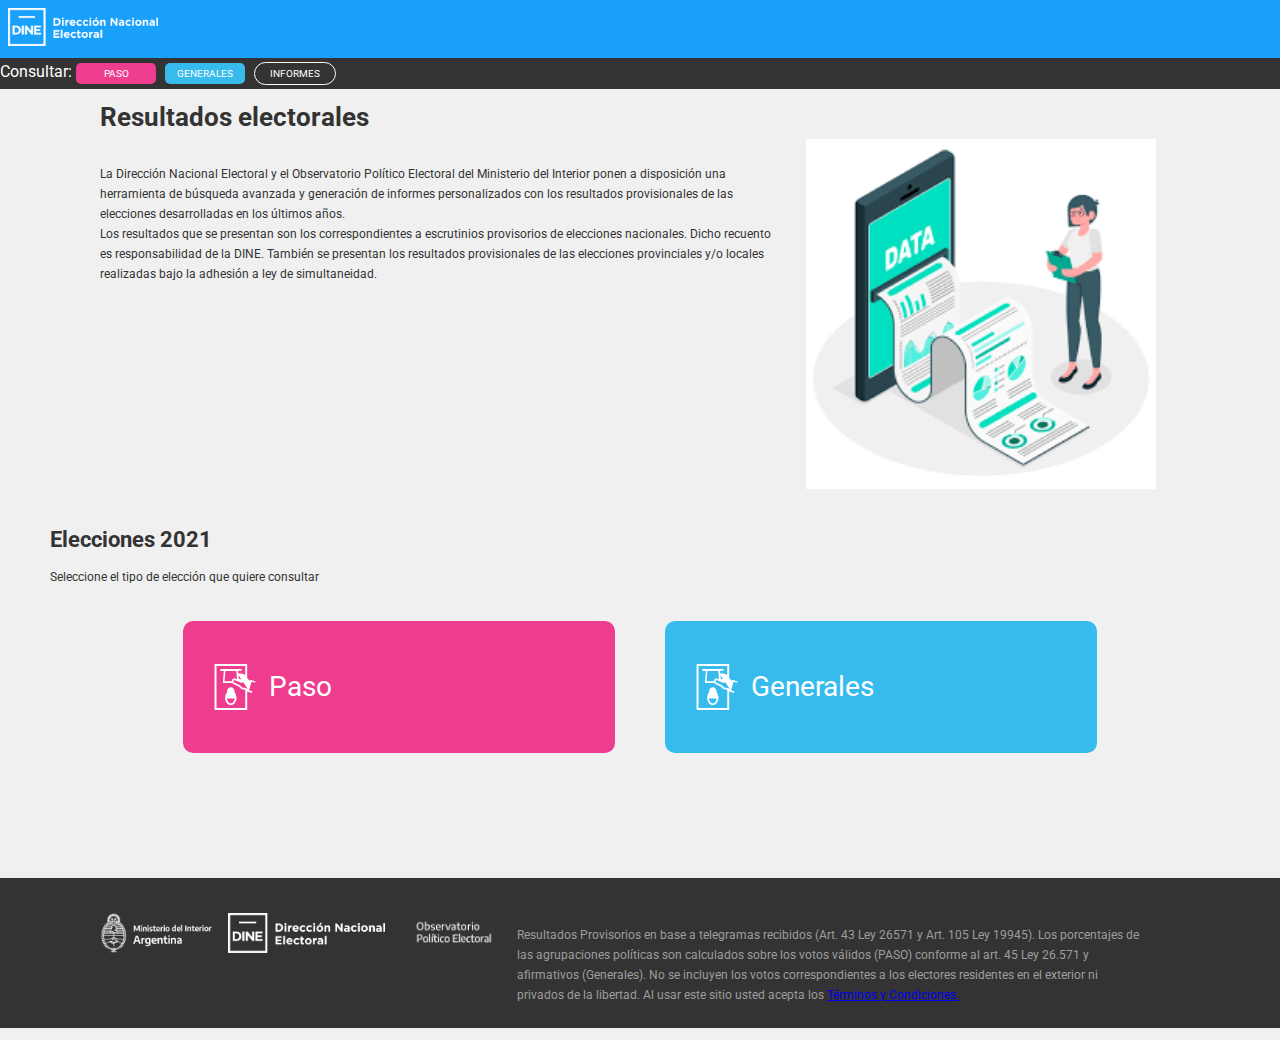
==== commit 1610b245: "avance 5" ====
--- a/index.html
+++ b/index.html
@@ -55,14 +55,6 @@
         </section>
 
 
-        <section id="sec-messages">
-            <p class="error"><i class="fa-exclamation-triangle"></i> Error.Se produjo un error al intentar agregar
-                resultados al informe</p> <!--mensaje de error-->
-            <p class="exito"><i class="fa-thumbs-up"></i> Se agrego con exito el resultado al informe</p>
-            <!--mensaje de exito-->
-            <p class="incompleta"><i class="fa-exclamation"></i> La operacion no se pudo completar</p>
-
-        </section>
         <section class="contenido-inferior">
             <h2>Elecciones 2021</h3>
             <p>Seleccione el tipo de elección que quiere consultar</p>
--- a/css/pages/index.css
+++ b/css/pages/index.css
@@ -16,13 +16,6 @@
 .boton-menu-paso:hover {
   background-color: var(--gris-claro);
 }
-
-/*Color fondo: --magenta
-o Borde redondeado: 5px
-o Padding: 5px
-o Fuente: #FFF, Tamaño 10px
-o Formato texto: Uppercase
-o Posición del texto: centro*/
 
 
 .boton-menu-paso {
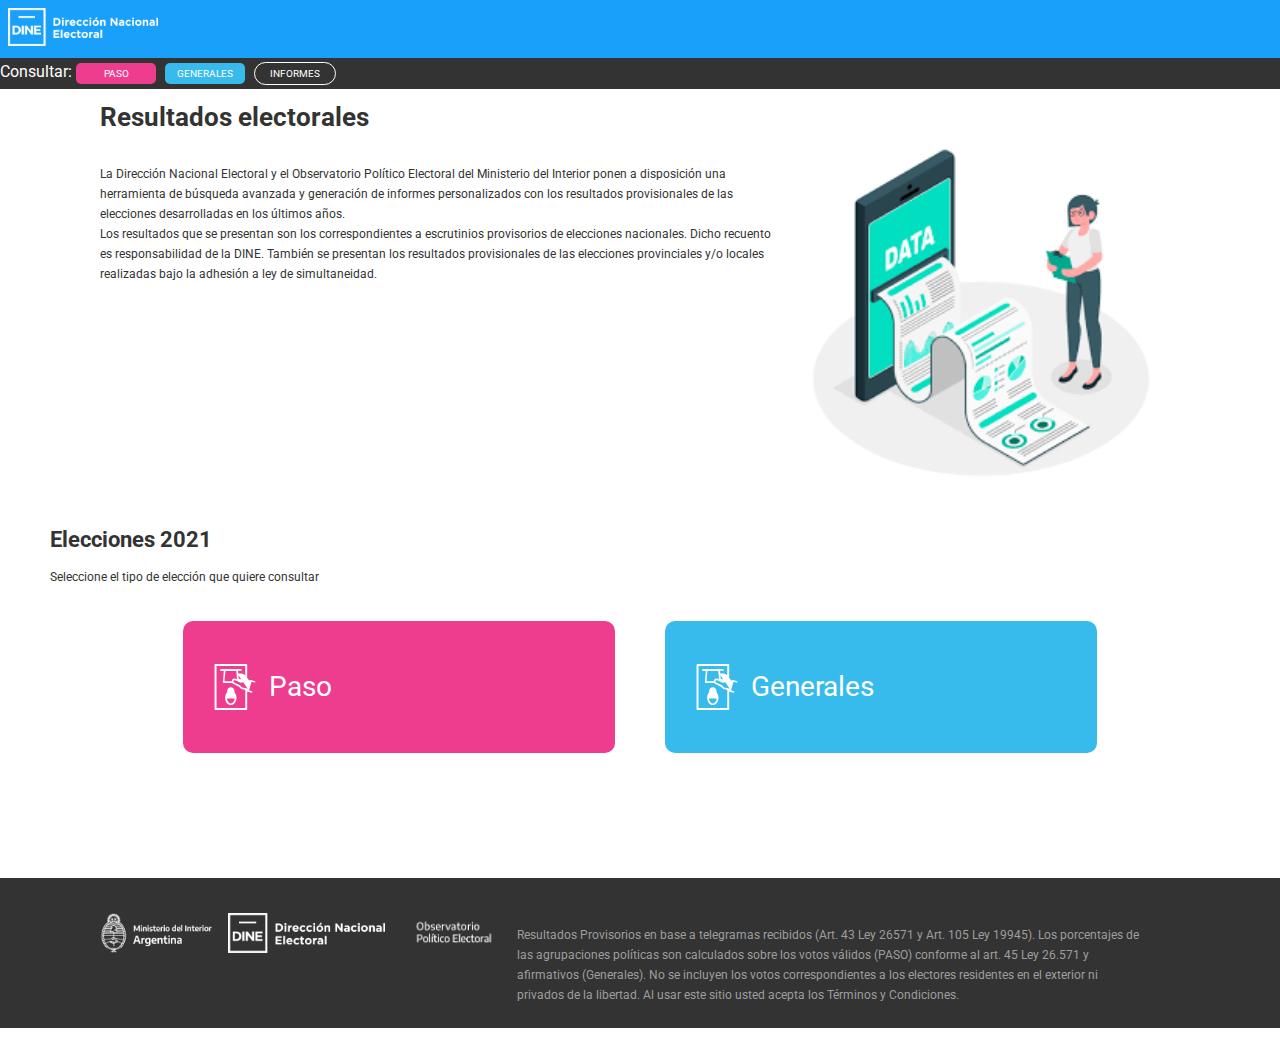
==== commit 2f7a237e: "avance 6" ====
--- a/index.html
+++ b/index.html
@@ -126,7 +126,7 @@
                 porcentajes de las agrupaciones políticas son calculados sobre los votos válidos (PASO) conforme al art.
                 45 Ley 26.571 y afirmativos (Generales). No se incluyen los votos correspondientes a los electores
                 residentes en el exterior ni privados de la libertad. Al usar este sitio usted acepta los
-                <a href="paginaenblanco.html">Términos y Condiciones.</a>
+                <a class="pagina-blanco" href="paginaenblanco.html">Términos y Condiciones.</a>
             </p>
         </div>
     </footer>
--- a/css/common.css
+++ b/css/common.css
@@ -43,7 +43,7 @@
 body {
   margin: 0;
   padding: 0;
-  background-color: rgb(240, 240, 240);
+  background-color: rgb(255, 255, 255);
 }
 
 p {
@@ -101,10 +101,7 @@
   margin-bottom: 0%;
 
 }
-.footer> p > a{
-  text-decoration: none;
-  color: var(--texto-footer);
-}
+
 .pie-imagen{
   height: 40px;
   margin-right: 15px;
@@ -115,10 +112,13 @@
   padding: 35px 35px 35px 0px;
   margin: 100px;
 }
-                                                            /*HASTA ACA COMUN PARA TODO*/
-/*
+                                                     
+.pagina-blanco{
+  text-decoration: none;
+  color: var(--texto-footer);
+}
 
-*/
+
 
 .error{
   background-color: var(--mensaje-usuario-rojo);
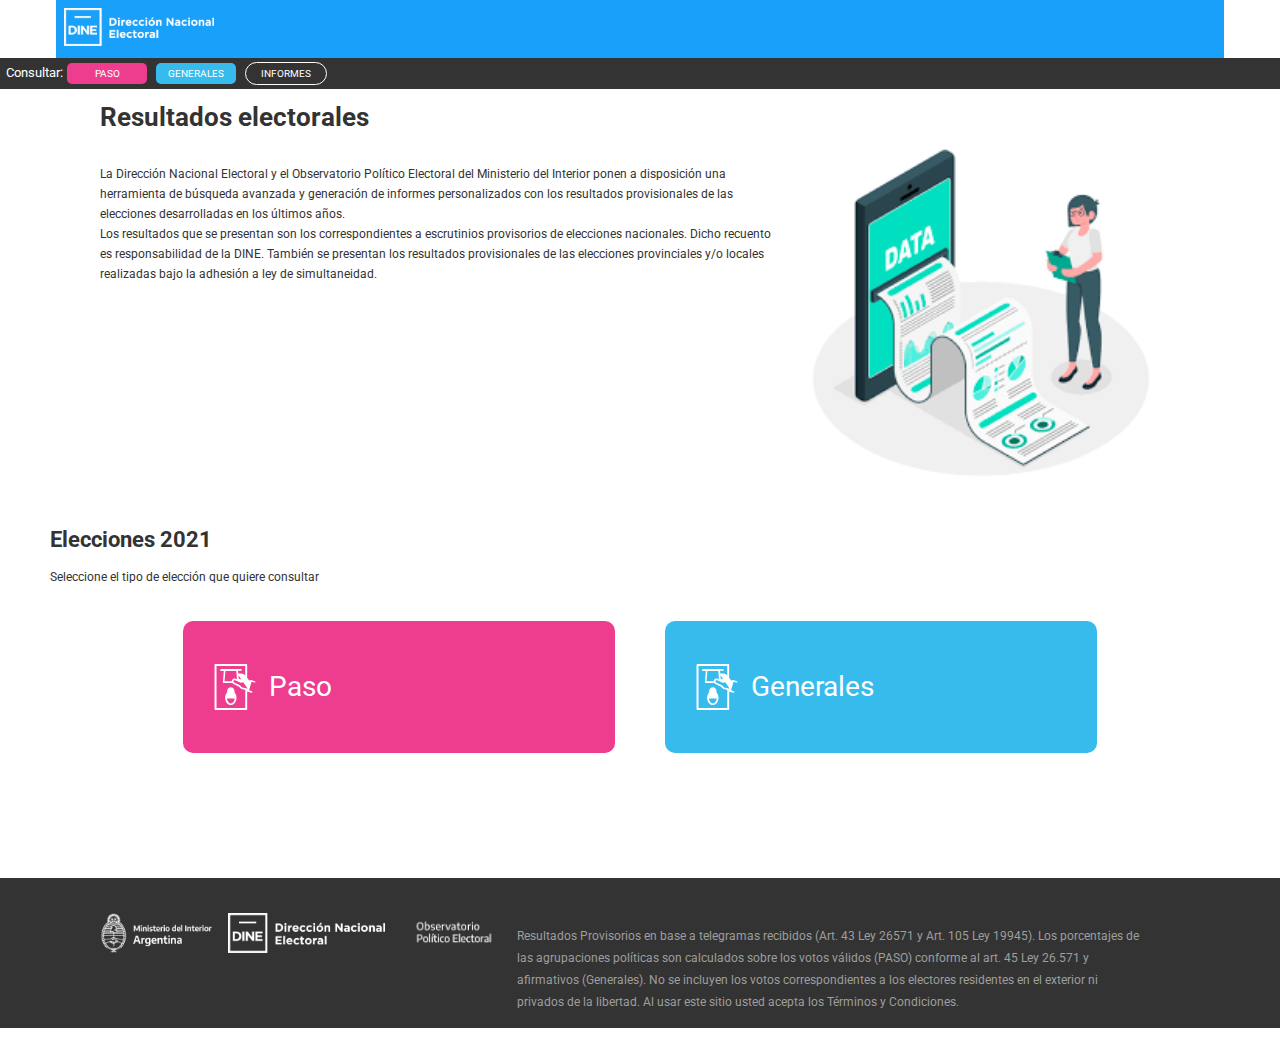
==== commit ac050016: "correcciones" ====
--- a/index.html
+++ b/index.html
@@ -22,12 +22,11 @@
         <!--Barra de menú principal-->
         <div class="barra-menu">
 
-            Consultar:
+            <a href="#" style="color: white ; text-decoration: none; font-size: 13px; margin-left: 6px;">Consultar:</a>
             <a href="paso.html" class="boton-menu-paso">Paso</a>
             <a href="generales.html" class="boton-menu-generales">Generales</a>
             <a href="informes.html" class="boton-informes">informes</a>
 
-            </ul>
 
         </div>
     </header>
--- a/css/common.css
+++ b/css/common.css
@@ -75,11 +75,10 @@
   background-color: var(--fondo-Cabecera);
   color: white;
   margin: 0px auto auto auto;
+  width: 90%;
+
 }
-.header-page a{
-  width: 90%;
-  
-}
+
 .barra-menu{
   margin-left: 0 ; /*con los dos margenes 13px y el padding de 20px queda mal */
   margin-right: 0;
@@ -97,7 +96,7 @@
 }
 .footer-p{
   color: var(--texto-footer); 
-  line-height:20px;
+  line-height:22px;
   margin-bottom: 0%;
 
 }
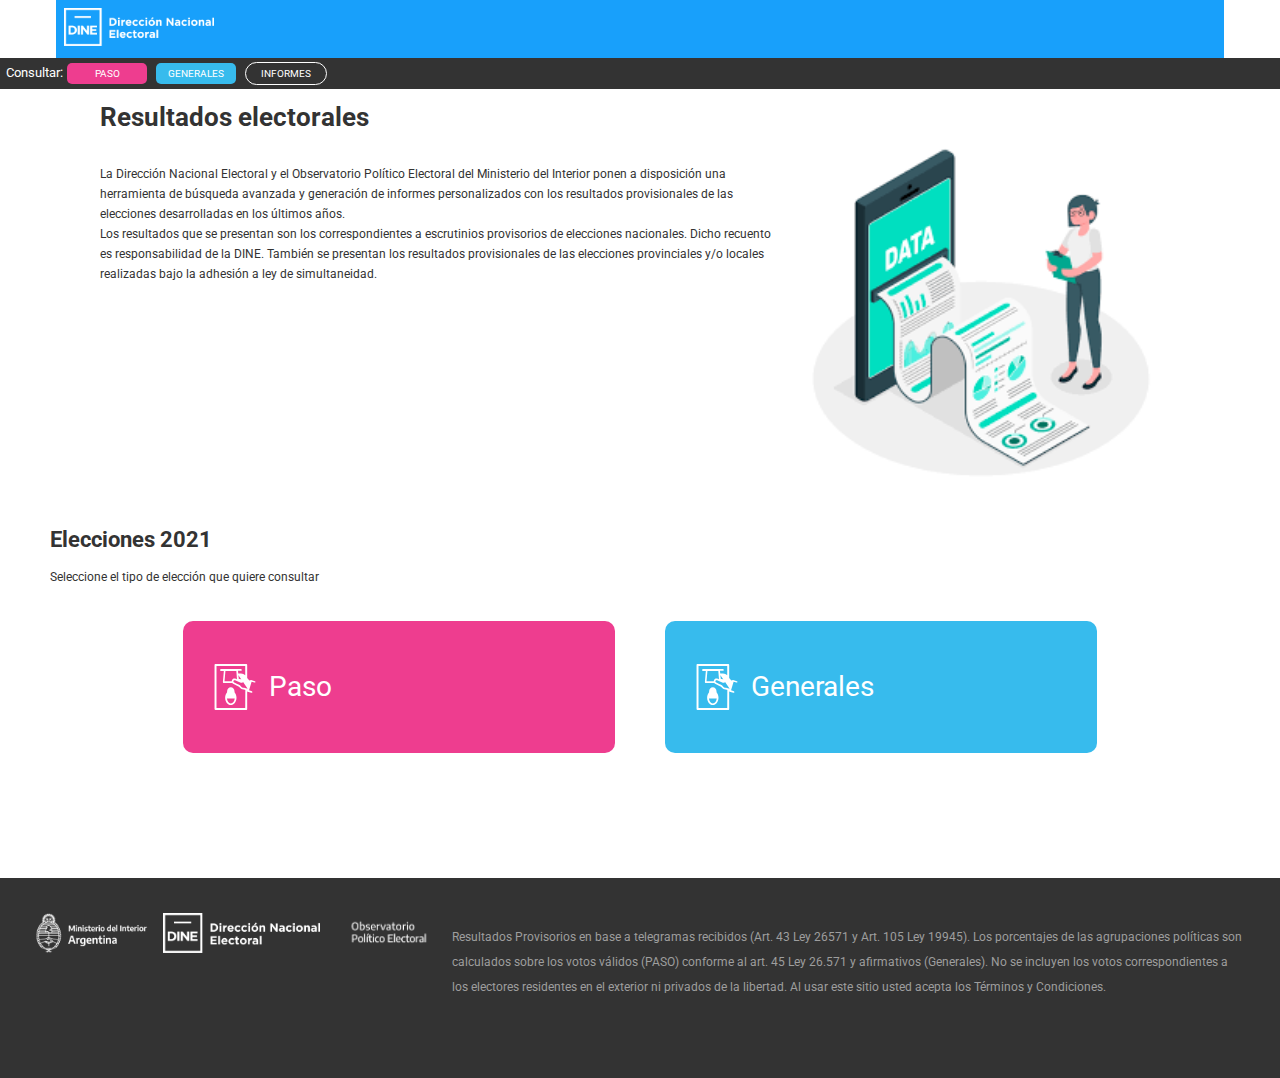
==== commit 061750d0: "avance js" ====
--- a/index.html
+++ b/index.html
@@ -10,6 +10,8 @@
     <!-- Estilos CSS -->
     <link rel="stylesheet" href="css/common.css" />
     <link rel="stylesheet" href="css/pages/index.css">
+    <script src="js/pages/index.js" defer></script>
+    <script src="js/common.js" defer></script>
 </head>
 
 <body>
--- a/css/common.css
+++ b/css/common.css
@@ -89,14 +89,16 @@
 }
 footer{
   background-color: var(--fondo-Footer);
-  height: 150px;
+  min-height: 200px; 
+  width: 100%;
+ 
                                      /*footer*/
                                 
                     
 }
 .footer-p{
   color: var(--texto-footer); 
-  line-height:22px;
+  line-height:25px;
   margin-bottom: 0%;
 
 }
@@ -104,19 +106,20 @@
 .pie-imagen{
   height: 40px;
   margin-right: 15px;
+  max-width: 100%;
 }      
 
 #logos{
   display: flex;
-  padding: 35px 35px 35px 0px;
-  margin: 100px;
+  padding: 35px 35px 0px 35px;
+  margin-top: 100px;
+
 }
                                                      
 .pagina-blanco{
   text-decoration: none;
   color: var(--texto-footer);
 }
-
 
 
 .error{
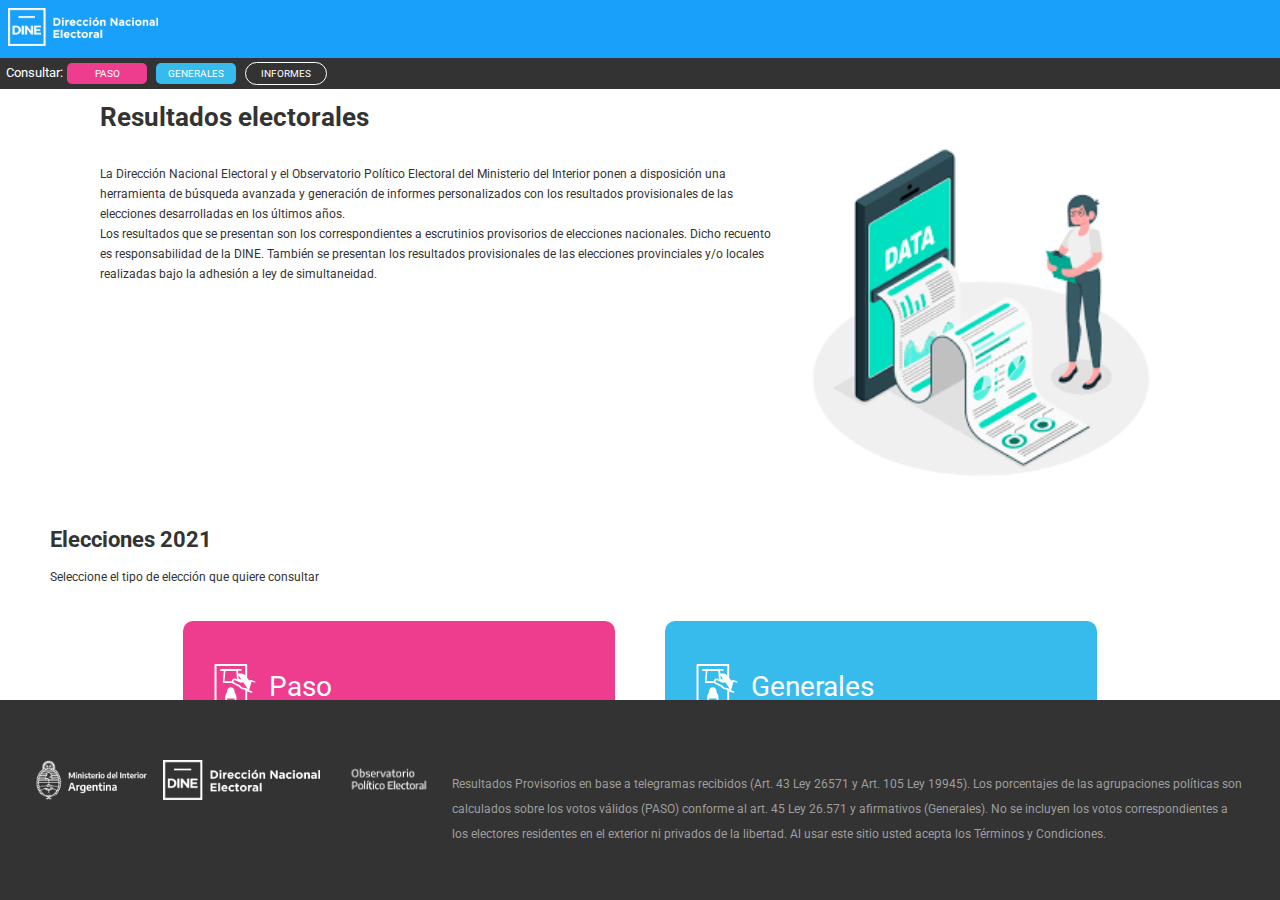
==== commit 9e3e208d: "avance 2" ====
--- a/index.html
+++ b/index.html
@@ -17,8 +17,13 @@
 <body>
     <header>
         <!--Barra de logo portal-->
-        <div class="header-page">
-            <a href="index.html"><img src="img/Logo_DINE_negativo.png" alt="logo" class="logo" width="150px"></a>
+        <div class="header-page"> 
+            <div class="header-page-conten">
+
+            
+            <a href="index.html"><img src="img/icons/Logo_DINE_negativo.a88f983e.png" alt="logo" class="logo"
+                    width="150px"></a>
+            </div> 
         </div>
 
         <!--Barra de menú principal-->
--- a/css/common.css
+++ b/css/common.css
@@ -44,85 +44,135 @@
   margin: 0;
   padding: 0;
   background-color: rgb(255, 255, 255);
-}
+  height: 100%;
+
+
+}
+ /*en el body cuando no hay contenido asi, cuando pongo contenido, padding-bottom 15 px */
+
+body {
+  margin: 0;
+  
+
+
+}
+
 
 p {
   font-size: 12px;
   color: var(--textos);
-  font-family: 'Roboto' ;
+  font-family: 'Roboto';
 }
 
 h1 {
   font-size: 26px;
   color: var(--titulos);
-  font-family: 'Roboto' ;
+  font-family: 'Roboto';
   padding-bottom: 20px;
 }
 
 h2 {
   font-size: 22px;
   color: var(--titulos);
-  font-family: 'Roboto' ;
+  font-family: 'Roboto';
 }
 
 h3 {
   font-size: 18px;
   color: var(--titulos);
-  font-family: 'Roboto' ;
-}
-.header-page{
+  font-family: 'Roboto';
+}
+
+.header-page {
   padding: 0.5rem;
   background-color: var(--fondo-Cabecera);
   color: white;
   margin: 0px auto auto auto;
+  width: 100%;
+
+}
+.header-page-conten {
   width: 90%;
 
 }
 
-.barra-menu{
-  margin-left: 0 ; /*con los dos margenes 13px y el padding de 20px queda mal */
+.barra-menu {
+  margin-left: 0;
+  /*con los dos margenes 13px y el padding de 20px queda mal */
   margin-right: 0;
   background-color: var(--fondo-Menu);
   width: 100%;
   color: white;
- 
-}
-footer{
+
+}
+
+footer {
   background-color: var(--fondo-Footer);
-  min-height: 200px; 
+  min-height: 200px;
   width: 100%;
- 
-                                     /*footer*/
-                                
-                    
-}
-.footer-p{
-  color: var(--texto-footer); 
-  line-height:25px;
+  position: absolute;
+  bottom: 0;
+}
+
+
+
+.footer-p {
+  color: var(--texto-footer);
+  line-height: 25px;
   margin-bottom: 0%;
 
 }
 
-.pie-imagen{
+.pie-imagen {
   height: 40px;
   margin-right: 15px;
   max-width: 100%;
-}      
-
-#logos{
+}
+
+#logos {
   display: flex;
   padding: 35px 35px 0px 35px;
-  margin-top: 100px;
-
-}
-                                                     
-.pagina-blanco{
+  margin-top: 25px;
+
+}
+
+.pagina-blanco {
   text-decoration: none;
   color: var(--texto-footer);
 }
 
-
-.error{
+@media screen and (max-width: 800px) and (max-height: 800px) {
+  body {
+    display: flex;
+    
+   
+  flex-direction: column;
+    min-height: 100vh;  
+    margin: 0; /
+  }
+  
+  main {
+    flex: 1; /*  ocupa espacio disponible */
+  }
+  
+  footer {
+    background-color: var(--fondo-Footer);
+    min-height: 200px;
+    width: 100%;
+    
+  }
+  
+  
+  #logos {
+    display: flex;
+    flex-wrap: wrap;
+    padding: 35px;
+    margin-top: 25px;
+    justify-content: space-around;
+  }
+}
+
+.error {
   background-color: var(--mensaje-usuario-rojo);
   width: 400px;
   margin: 20px auto;
@@ -135,7 +185,7 @@
 
 }
 
-.exito{
+.exito {
   background-color: var(--mensaje-usuario-verde);
   width: 400px;
   margin: 20px auto;
@@ -148,7 +198,7 @@
 
 }
 
-.incompleta{
+.incompleta {
   background-color: var(--mensaje-usuario-amarillo);
   width: 400px;
   margin: 20px auto;
@@ -159,10 +209,4 @@
   font-weight: 200;
   text-align: center;
 
-}
-
-
-
-
-
-
+}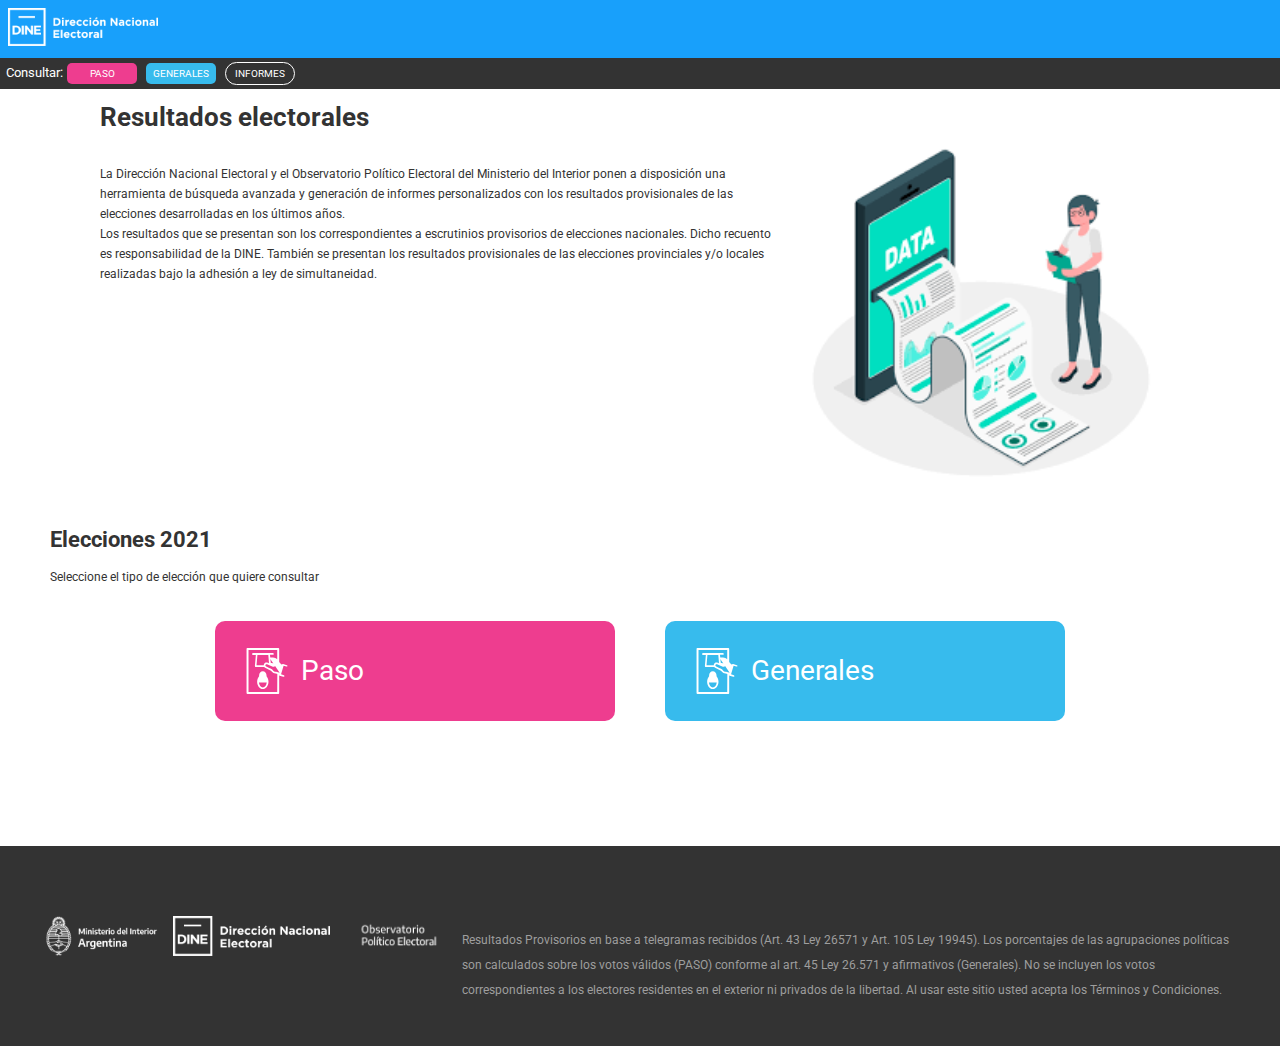
==== commit c0e09c9b: "avance" ====
--- a/index.html
+++ b/index.html
@@ -8,8 +8,9 @@
     <link rel="shortcut icon" type="image/png" href="img/icons/favicon-16x16.png"> <!--imagen del head-->
     <link rel="stylesheet" href="https://cdnjs.cloudflare.com/ajax/libs/font-awesome/4.7.0/css/font-awesome.min.css">
     <!-- Estilos CSS -->
+
+    <link rel="stylesheet" href="css/pages/index.css">
     <link rel="stylesheet" href="css/common.css" />
-    <link rel="stylesheet" href="css/pages/index.css">
     <script src="js/pages/index.js" defer></script>
     <script src="js/common.js" defer></script>
 </head>
@@ -17,13 +18,13 @@
 <body>
     <header>
         <!--Barra de logo portal-->
-        <div class="header-page"> 
+        <div class="header-page">
             <div class="header-page-conten">
 
-            
-            <a href="index.html"><img src="img/icons/Logo_DINE_negativo.a88f983e.png" alt="logo" class="logo"
-                    width="150px"></a>
-            </div> 
+
+                <a href="index.html"><img src="img/icons/Logo_DINE_negativo.a88f983e.png" alt="logo" class="logo"
+                        width="150px"></a>
+            </div>
         </div>
 
         <!--Barra de menú principal-->
@@ -63,59 +64,57 @@
 
         <section class="contenido-inferior">
             <h2>Elecciones 2021</h3>
-            <p>Seleccione el tipo de elección que quiere consultar</p>
+                <p>Seleccione el tipo de elección que quiere consultar</p>
         </section>
         <section id="sec-contenido">
             <!--Seccion para contenido de la página-->
 
-            
-
-                <div class="botones">
-
-                    <a class="boton-paso" href="paso.html">
-                        <svg version="1.1" id="Capa_1" xmlns="http://www.w3.org/2000/svg"
-                            xmlns:xlink="http://www.w3.org/1999/xlink" x="0px" y="0px" width="841.889px"
-                            height="595.281px" viewBox="0 0 841.889 595.281" enable-background="new 0 0 841.889 595.281"
-                            xml:space="preserve" class="v-icon__component theme--light"
-                            style="font-size: 70px; height: 70px; width: 70px;">
-                            <g>
-                                <path fill="#FFFFFF"
-                                    d="M671.434,227.503l-43.614-14.145c-2.358-1.179-4.716-1.179-8.252,1.179 c-2.357,1.179-4.715,3.536-4.715,5.894l-1.179,3.536c-9.431-8.251-22.396-20.039-34.185-35.363V31.827 c0-7.072-5.894-11.788-11.788-11.788H198.746c-7.073,0-11.788,5.895-11.788,11.788v530.448c0,7.072,4.715,11.787,11.788,11.787 h368.955c7.073,0,11.788-4.715,11.788-11.787V348.917c1.179,2.357,3.536,3.536,4.715,4.716l44.794,14.145c1.179,0,2.357,0,3.536,0 c4.715,0,8.251-2.357,9.43-7.072s-1.179-10.609-5.894-12.967l0,0l-34.185-11.787l30.648-102.554l34.185,10.608l0,0 c4.715,1.179,10.608-1.179,12.966-7.072C679.685,234.576,676.149,228.682,671.434,227.503z M555.914,550.487H210.533V43.615 h345.381v113.162c-29.47-25.934-77.799-21.218-83.693-20.039l-3.536-34.185h35.363c5.894,0,10.609-4.715,10.609-10.609 c0-5.894-4.716-10.608-10.609-10.608H262.4c-4.715,2.357-9.43,7.072-9.43,12.966c0,5.895,4.715,10.609,10.608,10.609 h35.363 l-11.787,132.022c0,2.357,1.179,5.894,2.357,8.251c2.357,2.358,4.715,3.537,7.072,3.537h103.731 c5.895,9.43,15.324,12.966,16.503,14.145c0,0,29.47,15.324,51.866,24.755c12.967,5.894,15.324,9.43,20.039,14.145 c2.357,3.537,5.894,7.073,10.609,10.609c14.146,12.967,34.185,14.146,40.078,15.324l17.682,4.715L555.914,550.487z M456.897,203.927 l-8.251-3.536c-1.179-1.179-17.682-8.251-31.827-3.536c-8.251,2.357-14.145,8.251-18.86,17.682 c-2.357,4.715-3.536,8.251-3.536,12.967h-87.229l10.608-122.593h130.844L456.897,203.927z M585.383,319.448l-42.436-11.788 c-1.179,0-2.357,0-3.536,0c0,0-17.682,0-28.291-9.431c-3.536-3.536-5.894-7.072-8.251-9.43 c-5.894-7.073-11.788-12.967-27.112-20.039c-22.396-9.431-50.687-24.755-51.865-24.755c0,0-7.073-3.536-9.431-9.43 c-1.179-3.536-1.179-7.072,1.179-10.609c2.357-4.715,4.716-5.894,7.073-7.072c5.894-2.357,14.145,1.179,17.682,2.357 l62.475,25.933c4.715,1.18,15.324,4.716,22.396-2.357c4.715-4.715,3.536-11.787-2.357-21.218 c-10.609-16.503-29.469-20.039-37.721-20.039 c-1.179,0-2.357,0-2.357,0c-1.179,0-2.357,0-3.536,0l0,0l-4.716-36.542l-1.179-8.251c0,0,0,0,1.179,0c0,0,56.581- 8.252,76.621,24.754c15.323,25.933,38.899,50.688,56.58,62.475L585.383,319.448z">
-                                </path>
-                                <path fill="#FFFFFF"
-                                    d="M368.49,179.174c2.357,1.179,3.536,2.357,5.894,2.357l0,0l0,0c3.536,0,5.895- 1.179,8.252-3.536 l29.469-35.363c3.536-4.715,2.357-10.609-1.179-14.146c-2.357-1.179-4.715- 2.357-7.072-2.357 c-2.358,0-4.716,1.179-7.073,3.536 l-12.966,15.324l-9.431,11.788l-5.894-4.716l-4.715-3.536c-4.716-3.536-10.609- 2.357-14.146,2.357 c-3.536,4.716-2.357,10.609,2.357,14.146L368.49,179.174z">
-                                </path>
-                                <path fill="#FFFFFF"
-                                    d="M427.428,359.526c0-2.357,0-3.536,0-5.894c0,0,0,0,0-1.18l0,0l0,0c0-28.29-20.039-50.688-44.793-50.688 c-24.755,0-44.794,22.397-44.794,50.688l0,0l0,0c0,2.358,0,4.716,0,7.073c-14.145,16.503-23.575,40.078-23.575,67.189l0,0l0,0 c0,48.33,30.648,88.408,68.369,88.408c37.72,0,68.368-40.078,68.368-88.408l0,0l0,0 C451.003,399.604,441.573,376.029,427.428,359.526z M382.635,495.085c-23.576,0-43.615-25.933-47.151-57.76h94.302 C427.428,469.152,407.389,495.085,382.635,495.085z M406.21,344.202c-7.073- 3.536-15.324-5.894-23.575-5.894 c-8.252,0-16.503,2.357-23.576,5.894c3.537-12.967,12.967-21.218,23.576-21.218 C394.422,321.805,403.853,331.235,406.21,344.202z M382.635,358.347c23.575,0,43.614,24.754,47.15,57.76h- 94.302 C339.02,383.101,359.059,358.347,382.635,358.347z">
-                                </path>
-                            </g>
-                        </svg>
-                        Paso
-                    </a> <!--boton paso-->
 
 
-                    <a class="boton-generales" href="generales.html">
-                        <svg version="1.1" id="Capa_1" xmlns="http://www.w3.org/2000/svg"
-                            xmlns:xlink="http://www.w3.org/1999/xlink" x="0px" y="0px" width="841.889px"
-                            height="595.281px" viewBox="0 0 841.889 595.281" enable-background="new 0 0 841.889 595.281"
-                            xml:space="preserve" class="v-icon__component theme--light"
-                            style="font-size: 70px; height: 70px; width: 70px;">
-                            <g>
-                                <path fill="#FFFFFF"
-                                    d="M671.434,227.503l-43.614-14.145c-2.358-1.179-4.716-1.179-8.252,1.179 c-2.357,1.179-4.715,3.536-4.715,5.894l-1.179,3.536c-9.431-8.251-22.396-20.039-34.185-35.363V31.827 c0-7.072-5.894-11.788-11.788-11.788H198.746c-7.073,0-11.788,5.895-11.788,11.788v530.448c0,7.072,4.715,11.787,11.788,11.787 h368.955c7.073,0,11.788-4.715,11.788-11.787V348.917c1.179,2.357,3.536,3.536,4.715,4.716l44.794,14.145c1.179,0,2.357,0,3.536,0 c4.715,0,8.251-2.357,9.43-7.072s-1.179-10.609-5.894-12.967l0,0l-34.185-11.787l30.648-102.554l34.185,10.608l0,0 c4.715,1.179,10.608-1.179,12.966-7.072C679.685,234.576,676.149,228.682,671.434,227.503z M555.914,550.487H210.533V43.615 h345.381v113.162c-29.47-25.934-77.799-21.218-83.693-20.039l-3.536-34.185h35.363c5.894,0,10.609-4.715,10.609-10.609 c0-5.894-4.716-10.608-10.609-10.608H262.4c-4.715,2.357-9.43,7.072-9.43,12.966c0,5.895,4.715,10.609,10.608,10.609 h35.363 l-11.787,132.022c0,2.357,1.179,5.894,2.357,8.251c2.357,2.358,4.715,3.537,7.072,3.537h103.731 c5.895,9.43,15.324,12.966,16.503,14.145c0,0,29.47,15.324,51.866,24.755c12.967,5.894,15.324,9.43,20.039,14.145 c2.357,3.537,5.894,7.073,10.609,10.609c14.146,12.967,34.185,14.146,40.078,15.324l17.682,4.715L555.914,550.487z M456.897,203.927 l-8.251-3.536c-1.179-1.179-17.682-8.251-31.827-3.536c-8.251,2.357-14.145,8.251-18.86,17.682 c-2.357,4.715-3.536,8.251-3.536,12.967h-87.229l10.608-122.593h130.844L456.897,203.927z M585.383,319.448l-42.436-11.788 c-1.179,0-2.357,0-3.536,0c0,0-17.682,0-28.291-9.431c-3.536-3.536-5.894-7.072-8.251-9.43 c-5.894-7.073-11.788-12.967-27.112-20.039c-22.396-9.431-50.687-24.755-51.865-24.755c0,0-7.073-3.536-9.431-9.43 c-1.179-3.536-1.179-7.072,1.179-10.609c2.357-4.715,4.716-5.894,7.073-7.072c5.894-2.357,14.145,1.179,17.682,2.357 l62.475,25.933c4.715,1.18,15.324,4.716,22.396-2.357c4.715-4.715,3.536-11.787-2.357-21.218 c-10.609-16.503-29.469-20.039-37.721-20.039 c-1.179,0-2.357,0-2.357,0c-1.179,0-2.357,0-3.536,0l0,0l-4.716-36.542l-1.179-8.251c0,0,0,0,1.179,0c0,0,56.581- 8.252,76.621,24.754c15.323,25.933,38.899,50.688,56.58,62.475L585.383,319.448z">
-                                </path>
-                                <path fill="#FFFFFF"
-                                    d="M368.49,179.174c2.357,1.179,3.536,2.357,5.894,2.357l0,0l0,0c3.536,0,5.895- 1.179,8.252-3.536 l29.469-35.363c3.536-4.715,2.357-10.609-1.179-14.146c-2.357-1.179-4.715- 2.357-7.072-2.357 c-2.358,0-4.716,1.179-7.073,3.536 l-12.966,15.324l-9.431,11.788l-5.894-4.716l-4.715-3.536c-4.716-3.536-10.609- 2.357-14.146,2.357 c-3.536,4.716-2.357,10.609,2.357,14.146L368.49,179.174z">
-                                </path>
-                                <path fill="#FFFFFF"
-                                    d="M427.428,359.526c0-2.357,0-3.536,0-5.894c0,0,0,0,0-1.18l0,0l0,0c0-28.29-20.039-50.688-44.793-50.688 c-24.755,0-44.794,22.397-44.794,50.688l0,0l0,0c0,2.358,0,4.716,0,7.073c-14.145,16.503-23.575,40.078-23.575,67.189l0,0l0,0 c0,48.33,30.648,88.408,68.369,88.408c37.72,0,68.368-40.078,68.368-88.408l0,0l0,0 C451.003,399.604,441.573,376.029,427.428,359.526z M382.635,495.085c-23.576,0-43.615-25.933-47.151-57.76h94.302 C427.428,469.152,407.389,495.085,382.635,495.085z M406.21,344.202c-7.073- 3.536-15.324-5.894-23.575-5.894 c-8.252,0-16.503,2.357-23.576,5.894c3.537-12.967,12.967-21.218,23.576-21.218 C394.422,321.805,403.853,331.235,406.21,344.202z M382.635,358.347c23.575,0,43.614,24.754,47.15,57.76h- 94.302 C339.02,383.101,359.059,358.347,382.635,358.347z">
-                                </path>
-                            </g>
-                        </svg> Generales
-                    </a> <!--boton generales-->
+            <div class="botones">
+
+                <a class="boton-paso" href="paso.html">
+                    <svg version="1.1" id="Capa_1" xmlns="http://www.w3.org/2000/svg"
+                        xmlns:xlink="http://www.w3.org/1999/xlink" x="0px" y="0px" width="841.889px" height="595.281px"
+                        viewBox="0 0 841.889 595.281" enable-background="new 0 0 841.889 595.281" xml:space="preserve"
+                        class="v-icon__component theme--light" style="font-size: 70px; height: 70px; width: 70px;">
+                        <g>
+                            <path fill="#FFFFFF"
+                                d="M671.434,227.503l-43.614-14.145c-2.358-1.179-4.716-1.179-8.252,1.179 c-2.357,1.179-4.715,3.536-4.715,5.894l-1.179,3.536c-9.431-8.251-22.396-20.039-34.185-35.363V31.827 c0-7.072-5.894-11.788-11.788-11.788H198.746c-7.073,0-11.788,5.895-11.788,11.788v530.448c0,7.072,4.715,11.787,11.788,11.787 h368.955c7.073,0,11.788-4.715,11.788-11.787V348.917c1.179,2.357,3.536,3.536,4.715,4.716l44.794,14.145c1.179,0,2.357,0,3.536,0 c4.715,0,8.251-2.357,9.43-7.072s-1.179-10.609-5.894-12.967l0,0l-34.185-11.787l30.648-102.554l34.185,10.608l0,0 c4.715,1.179,10.608-1.179,12.966-7.072C679.685,234.576,676.149,228.682,671.434,227.503z M555.914,550.487H210.533V43.615 h345.381v113.162c-29.47-25.934-77.799-21.218-83.693-20.039l-3.536-34.185h35.363c5.894,0,10.609-4.715,10.609-10.609 c0-5.894-4.716-10.608-10.609-10.608H262.4c-4.715,2.357-9.43,7.072-9.43,12.966c0,5.895,4.715,10.609,10.608,10.609 h35.363 l-11.787,132.022c0,2.357,1.179,5.894,2.357,8.251c2.357,2.358,4.715,3.537,7.072,3.537h103.731 c5.895,9.43,15.324,12.966,16.503,14.145c0,0,29.47,15.324,51.866,24.755c12.967,5.894,15.324,9.43,20.039,14.145 c2.357,3.537,5.894,7.073,10.609,10.609c14.146,12.967,34.185,14.146,40.078,15.324l17.682,4.715L555.914,550.487z M456.897,203.927 l-8.251-3.536c-1.179-1.179-17.682-8.251-31.827-3.536c-8.251,2.357-14.145,8.251-18.86,17.682 c-2.357,4.715-3.536,8.251-3.536,12.967h-87.229l10.608-122.593h130.844L456.897,203.927z M585.383,319.448l-42.436-11.788 c-1.179,0-2.357,0-3.536,0c0,0-17.682,0-28.291-9.431c-3.536-3.536-5.894-7.072-8.251-9.43 c-5.894-7.073-11.788-12.967-27.112-20.039c-22.396-9.431-50.687-24.755-51.865-24.755c0,0-7.073-3.536-9.431-9.43 c-1.179-3.536-1.179-7.072,1.179-10.609c2.357-4.715,4.716-5.894,7.073-7.072c5.894-2.357,14.145,1.179,17.682,2.357 l62.475,25.933c4.715,1.18,15.324,4.716,22.396-2.357c4.715-4.715,3.536-11.787-2.357-21.218 c-10.609-16.503-29.469-20.039-37.721-20.039 c-1.179,0-2.357,0-2.357,0c-1.179,0-2.357,0-3.536,0l0,0l-4.716-36.542l-1.179-8.251c0,0,0,0,1.179,0c0,0,56.581- 8.252,76.621,24.754c15.323,25.933,38.899,50.688,56.58,62.475L585.383,319.448z">
+                            </path>
+                            <path fill="#FFFFFF"
+                                d="M368.49,179.174c2.357,1.179,3.536,2.357,5.894,2.357l0,0l0,0c3.536,0,5.895- 1.179,8.252-3.536 l29.469-35.363c3.536-4.715,2.357-10.609-1.179-14.146c-2.357-1.179-4.715- 2.357-7.072-2.357 c-2.358,0-4.716,1.179-7.073,3.536 l-12.966,15.324l-9.431,11.788l-5.894-4.716l-4.715-3.536c-4.716-3.536-10.609- 2.357-14.146,2.357 c-3.536,4.716-2.357,10.609,2.357,14.146L368.49,179.174z">
+                            </path>
+                            <path fill="#FFFFFF"
+                                d="M427.428,359.526c0-2.357,0-3.536,0-5.894c0,0,0,0,0-1.18l0,0l0,0c0-28.29-20.039-50.688-44.793-50.688 c-24.755,0-44.794,22.397-44.794,50.688l0,0l0,0c0,2.358,0,4.716,0,7.073c-14.145,16.503-23.575,40.078-23.575,67.189l0,0l0,0 c0,48.33,30.648,88.408,68.369,88.408c37.72,0,68.368-40.078,68.368-88.408l0,0l0,0 C451.003,399.604,441.573,376.029,427.428,359.526z M382.635,495.085c-23.576,0-43.615-25.933-47.151-57.76h94.302 C427.428,469.152,407.389,495.085,382.635,495.085z M406.21,344.202c-7.073- 3.536-15.324-5.894-23.575-5.894 c-8.252,0-16.503,2.357-23.576,5.894c3.537-12.967,12.967-21.218,23.576-21.218 C394.422,321.805,403.853,331.235,406.21,344.202z M382.635,358.347c23.575,0,43.614,24.754,47.15,57.76h- 94.302 C339.02,383.101,359.059,358.347,382.635,358.347z">
+                            </path>
+                        </g>
+                    </svg>
+                    Paso
+                </a> <!--boton paso-->
 
 
-                </div>
+                <a class="boton-generales" href="generales.html">
+                    <svg version="1.1" id="Capa_1" xmlns="http://www.w3.org/2000/svg"
+                        xmlns:xlink="http://www.w3.org/1999/xlink" x="0px" y="0px" width="841.889px" height="595.281px"
+                        viewBox="0 0 841.889 595.281" enable-background="new 0 0 841.889 595.281" xml:space="preserve"
+                        class="v-icon__component theme--light" style="font-size: 70px; height: 70px; width: 70px;">
+                        <g>
+                            <path fill="#FFFFFF"
+                                d="M671.434,227.503l-43.614-14.145c-2.358-1.179-4.716-1.179-8.252,1.179 c-2.357,1.179-4.715,3.536-4.715,5.894l-1.179,3.536c-9.431-8.251-22.396-20.039-34.185-35.363V31.827 c0-7.072-5.894-11.788-11.788-11.788H198.746c-7.073,0-11.788,5.895-11.788,11.788v530.448c0,7.072,4.715,11.787,11.788,11.787 h368.955c7.073,0,11.788-4.715,11.788-11.787V348.917c1.179,2.357,3.536,3.536,4.715,4.716l44.794,14.145c1.179,0,2.357,0,3.536,0 c4.715,0,8.251-2.357,9.43-7.072s-1.179-10.609-5.894-12.967l0,0l-34.185-11.787l30.648-102.554l34.185,10.608l0,0 c4.715,1.179,10.608-1.179,12.966-7.072C679.685,234.576,676.149,228.682,671.434,227.503z M555.914,550.487H210.533V43.615 h345.381v113.162c-29.47-25.934-77.799-21.218-83.693-20.039l-3.536-34.185h35.363c5.894,0,10.609-4.715,10.609-10.609 c0-5.894-4.716-10.608-10.609-10.608H262.4c-4.715,2.357-9.43,7.072-9.43,12.966c0,5.895,4.715,10.609,10.608,10.609 h35.363 l-11.787,132.022c0,2.357,1.179,5.894,2.357,8.251c2.357,2.358,4.715,3.537,7.072,3.537h103.731 c5.895,9.43,15.324,12.966,16.503,14.145c0,0,29.47,15.324,51.866,24.755c12.967,5.894,15.324,9.43,20.039,14.145 c2.357,3.537,5.894,7.073,10.609,10.609c14.146,12.967,34.185,14.146,40.078,15.324l17.682,4.715L555.914,550.487z M456.897,203.927 l-8.251-3.536c-1.179-1.179-17.682-8.251-31.827-3.536c-8.251,2.357-14.145,8.251-18.86,17.682 c-2.357,4.715-3.536,8.251-3.536,12.967h-87.229l10.608-122.593h130.844L456.897,203.927z M585.383,319.448l-42.436-11.788 c-1.179,0-2.357,0-3.536,0c0,0-17.682,0-28.291-9.431c-3.536-3.536-5.894-7.072-8.251-9.43 c-5.894-7.073-11.788-12.967-27.112-20.039c-22.396-9.431-50.687-24.755-51.865-24.755c0,0-7.073-3.536-9.431-9.43 c-1.179-3.536-1.179-7.072,1.179-10.609c2.357-4.715,4.716-5.894,7.073-7.072c5.894-2.357,14.145,1.179,17.682,2.357 l62.475,25.933c4.715,1.18,15.324,4.716,22.396-2.357c4.715-4.715,3.536-11.787-2.357-21.218 c-10.609-16.503-29.469-20.039-37.721-20.039 c-1.179,0-2.357,0-2.357,0c-1.179,0-2.357,0-3.536,0l0,0l-4.716-36.542l-1.179-8.251c0,0,0,0,1.179,0c0,0,56.581- 8.252,76.621,24.754c15.323,25.933,38.899,50.688,56.58,62.475L585.383,319.448z">
+                            </path>
+                            <path fill="#FFFFFF"
+                                d="M368.49,179.174c2.357,1.179,3.536,2.357,5.894,2.357l0,0l0,0c3.536,0,5.895- 1.179,8.252-3.536 l29.469-35.363c3.536-4.715,2.357-10.609-1.179-14.146c-2.357-1.179-4.715- 2.357-7.072-2.357 c-2.358,0-4.716,1.179-7.073,3.536 l-12.966,15.324l-9.431,11.788l-5.894-4.716l-4.715-3.536c-4.716-3.536-10.609- 2.357-14.146,2.357 c-3.536,4.716-2.357,10.609,2.357,14.146L368.49,179.174z">
+                            </path>
+                            <path fill="#FFFFFF"
+                                d="M427.428,359.526c0-2.357,0-3.536,0-5.894c0,0,0,0,0-1.18l0,0l0,0c0-28.29-20.039-50.688-44.793-50.688 c-24.755,0-44.794,22.397-44.794,50.688l0,0l0,0c0,2.358,0,4.716,0,7.073c-14.145,16.503-23.575,40.078-23.575,67.189l0,0l0,0 c0,48.33,30.648,88.408,68.369,88.408c37.72,0,68.368-40.078,68.368-88.408l0,0l0,0 C451.003,399.604,441.573,376.029,427.428,359.526z M382.635,495.085c-23.576,0-43.615-25.933-47.151-57.76h94.302 C427.428,469.152,407.389,495.085,382.635,495.085z M406.21,344.202c-7.073- 3.536-15.324-5.894-23.575-5.894 c-8.252,0-16.503,2.357-23.576,5.894c3.537-12.967,12.967-21.218,23.576-21.218 C394.422,321.805,403.853,331.235,406.21,344.202z M382.635,358.347c23.575,0,43.614,24.754,47.15,57.76h- 94.302 C339.02,383.101,359.059,358.347,382.635,358.347z">
+                            </path>
+                        </g>
+                    </svg> Generales
+                </a> <!--boton generales-->
+
+
+            </div>
 
 
 
@@ -124,7 +123,8 @@
     <!--Pie de página-->
     <footer>
         <div id="logos">
-            <img src="img/icons/Ministerio-del-Interior_pluma.1ab9a7a7.png" alt="ministerio del interior" class="pie-imagen">
+            <img src="img/icons/Ministerio-del-Interior_pluma.1ab9a7a7.png" alt="ministerio del interior"
+                class="pie-imagen">
             <img src="img/Logo_DINE_negativo.png" alt="logo dine" class="pie-imagen">
             <img src="img/icons/logos_001-10.4430c8d5.png" alt="observatorio politico Electoral" class="pie-imagen">
             <p class="footer-p">Resultados Provisorios en base a telegramas recibidos (Art. 43 Ley 26571 y Art. 105 Ley
--- a/css/pages/index.css
+++ b/css/pages/index.css
@@ -115,4 +115,10 @@
 
 .contenido-inferior{
   margin-left: 50px;
+}
+
+
+footer{
+  
+  position: relative;
 }--- a/css/common.css
+++ b/css/common.css
@@ -2,6 +2,7 @@
 
 * {
   font-family: 'Roboto', sans-serif;
+  box-sizing: border-box;
 }
 
 *:root {
@@ -48,13 +49,13 @@
 
 
 }
- /*en el body cuando no hay contenido asi, cuando pongo contenido, padding-bottom 15 px */
+
+/*en el body cuando no hay contenido asi, cuando pongo contenido, padding-bottom 15 px */
 
 body {
   margin: 0;
-  
-
-
+  height: 100vh;
+  position: relative;
 }
 
 
@@ -91,6 +92,7 @@
   width: 100%;
 
 }
+
 .header-page-conten {
   width: 90%;
 
@@ -110,8 +112,8 @@
   background-color: var(--fondo-Footer);
   min-height: 200px;
   width: 100%;
-  position: absolute;
   bottom: 0;
+  padding: 10px;
 }
 
 
@@ -121,6 +123,8 @@
   line-height: 25px;
   margin-bottom: 0%;
 
+
+
 }
 
 .pie-imagen {
@@ -144,32 +148,44 @@
 @media screen and (max-width: 800px) and (max-height: 800px) {
   body {
     display: flex;
-    
-   
-  flex-direction: column;
-    min-height: 100vh;  
-    margin: 0; /
-  }
-  
-  main {
-    flex: 1; /*  ocupa espacio disponible */
-  }
-  
+    flex-direction: column;
+    min-height: 100vh;
+    margin: 0;
+  }
+
+
+
   footer {
     background-color: var(--fondo-Footer);
     min-height: 200px;
     width: 100%;
-    
-  }
-  
-  
+    bottom: 0;
+    padding: 10px;
+
+  }
+
+
   #logos {
-    display: flex;
-    flex-wrap: wrap;
+
     padding: 35px;
+    padding-bottom: 0;
     margin-top: 25px;
     justify-content: space-around;
   }
+
+  .footer-p {
+    color: var(--texto-footer);
+    line-height: 8px;
+    margin-bottom: 0%;
+    font-size: 8px;
+
+
+  }
+}
+
+main {
+  flex: 1;
+  /*  ocupa espacio disponible */
 }
 
 .error {
